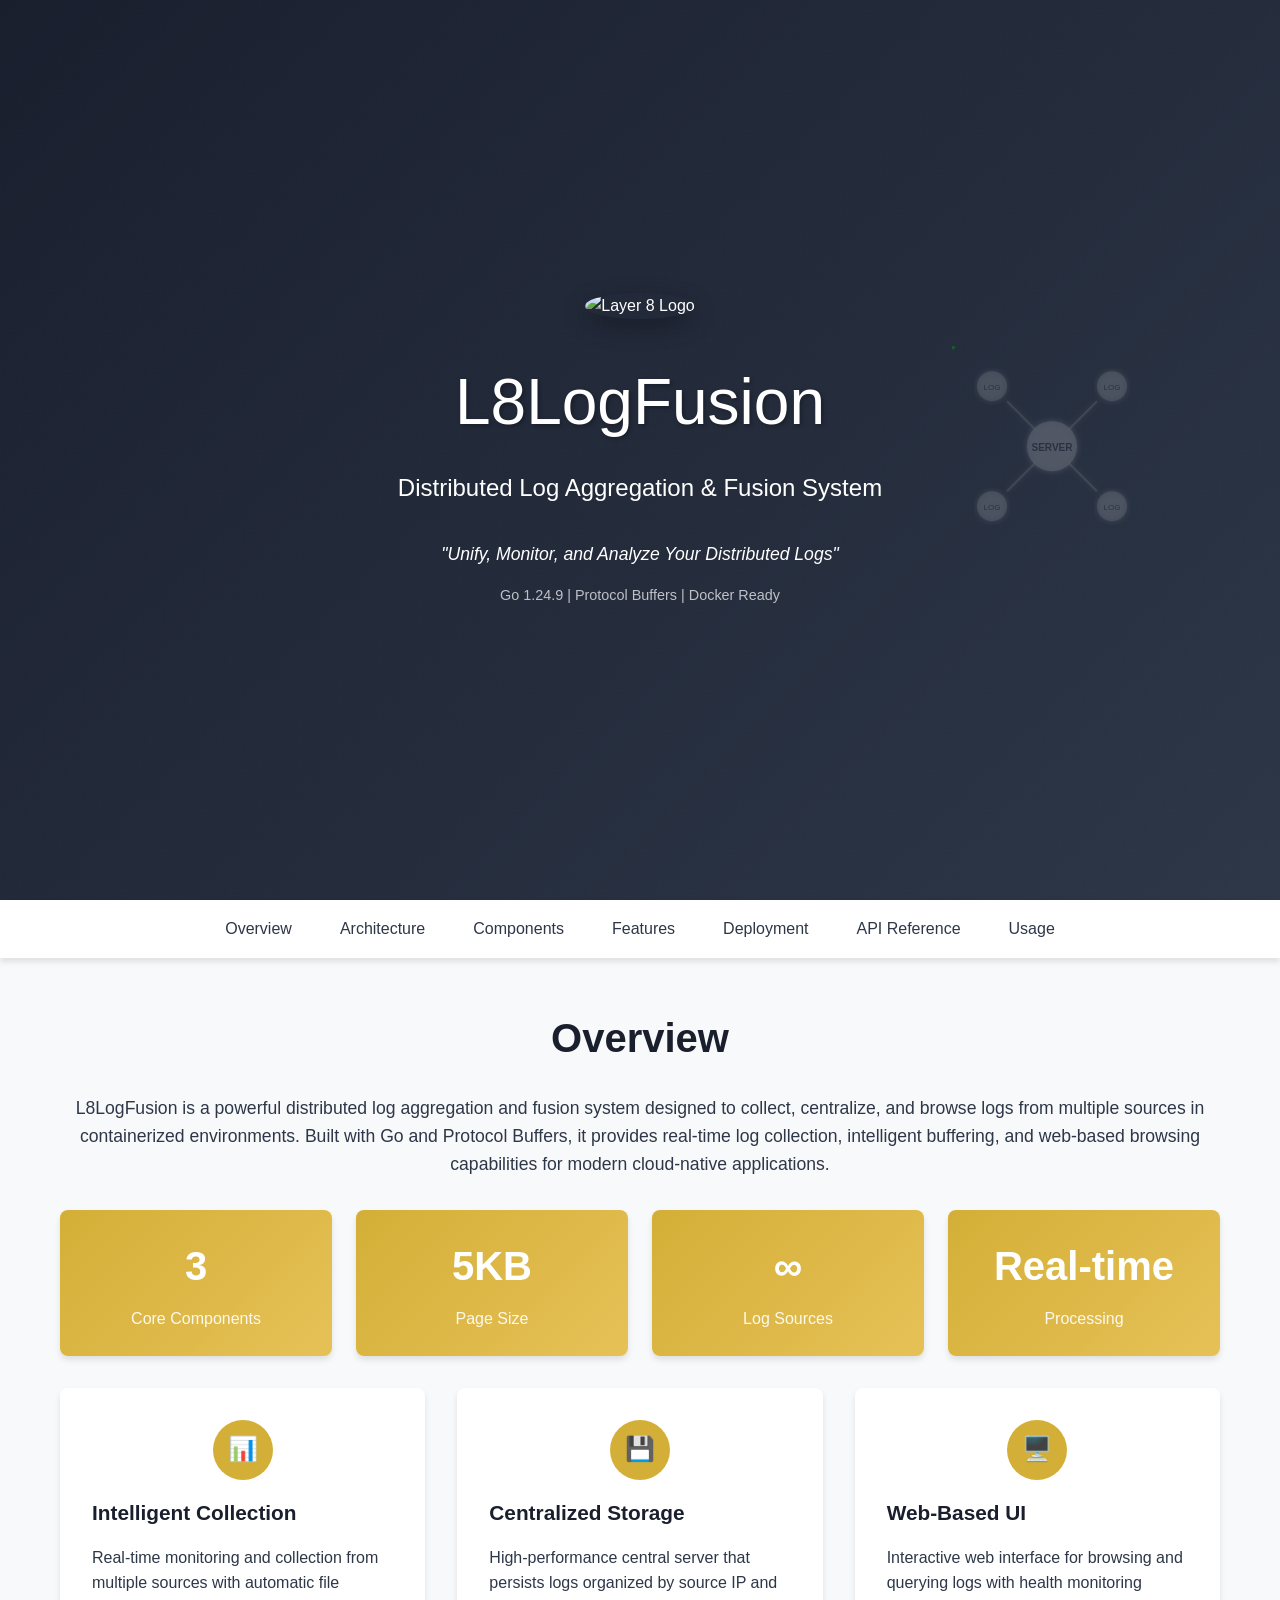
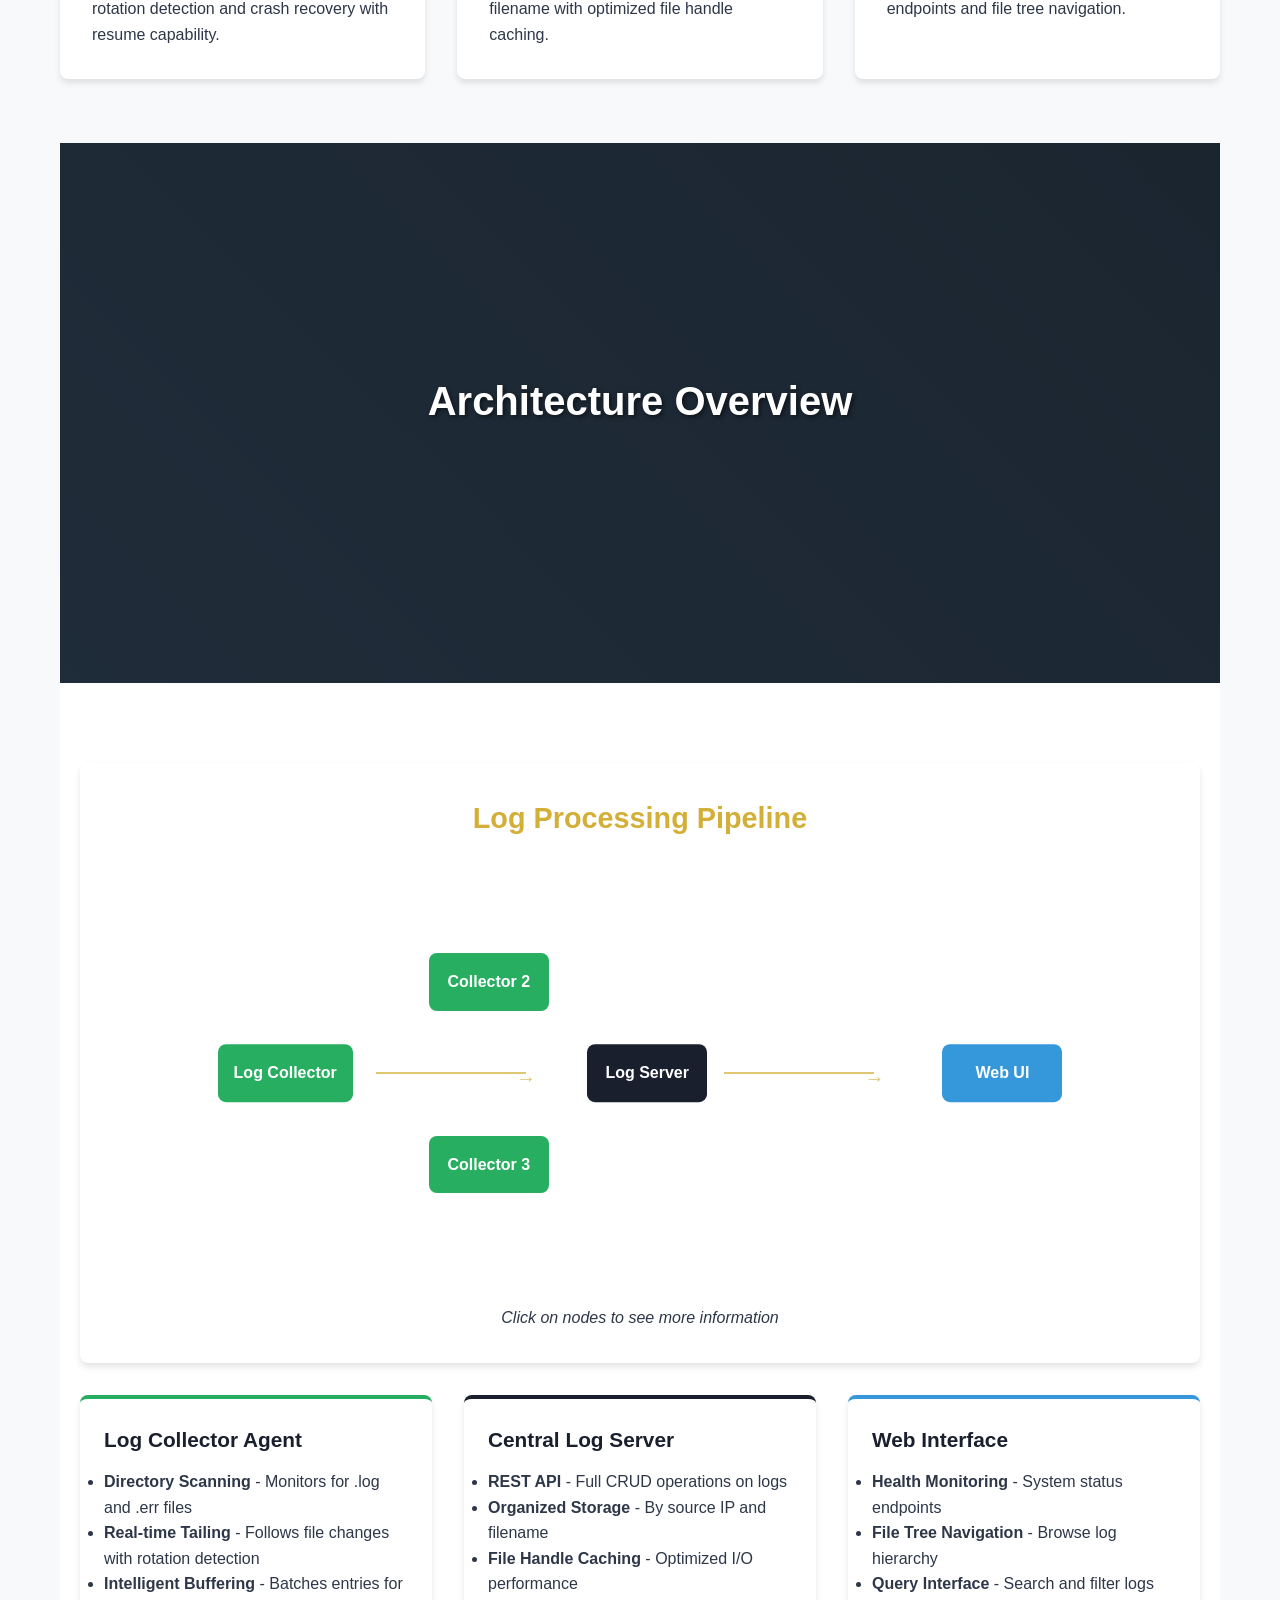
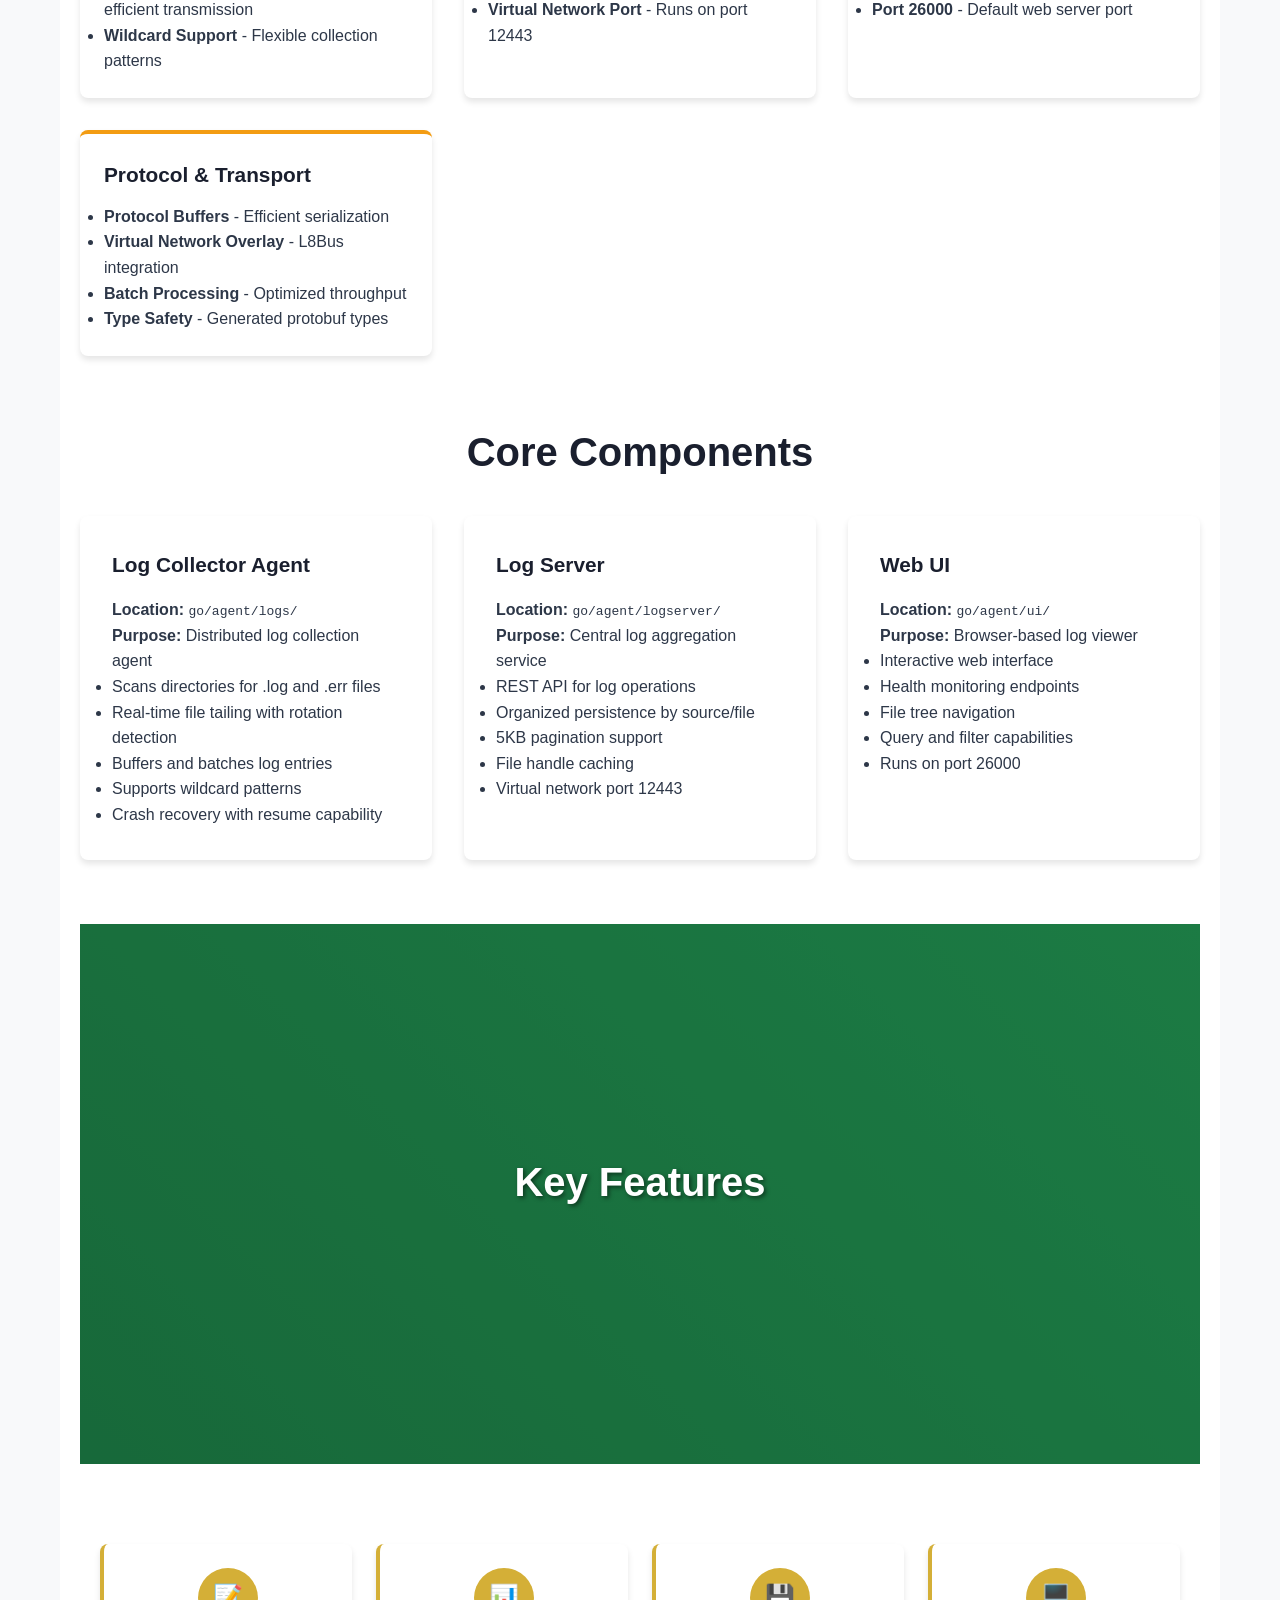
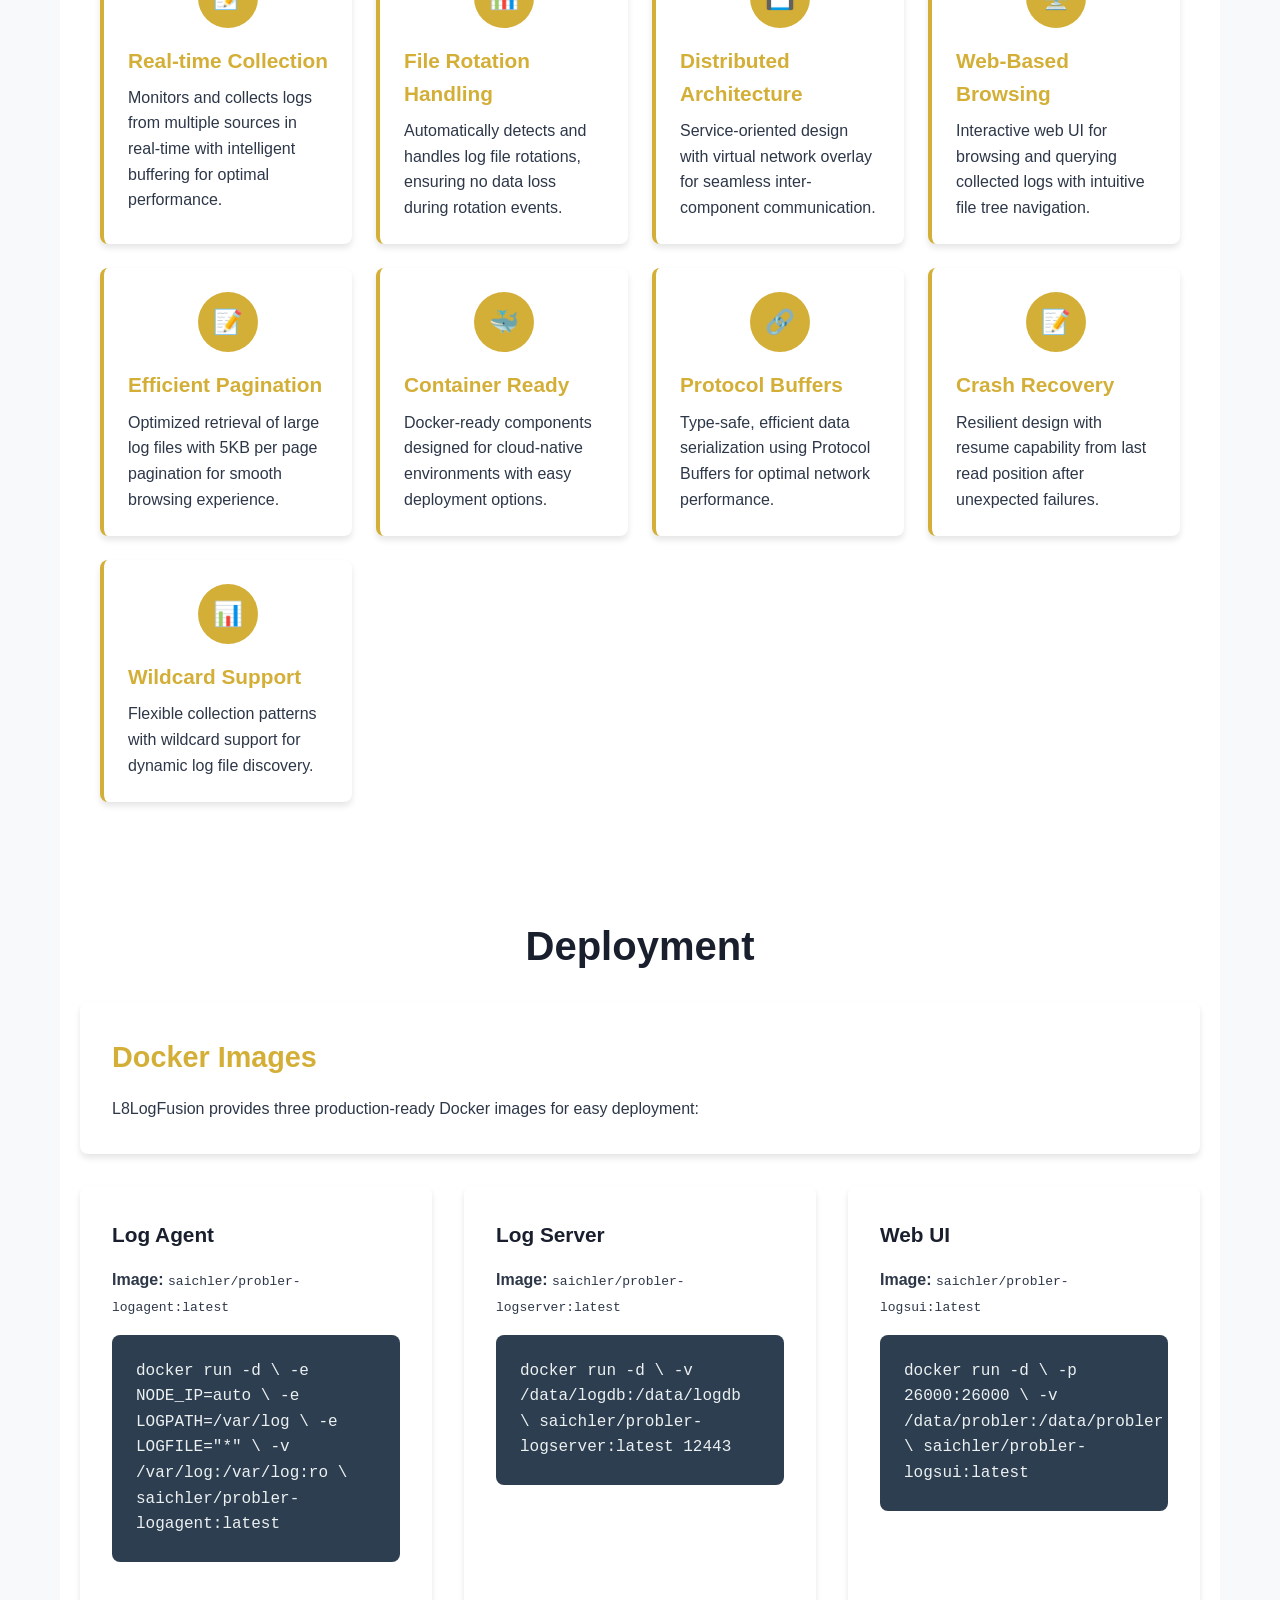
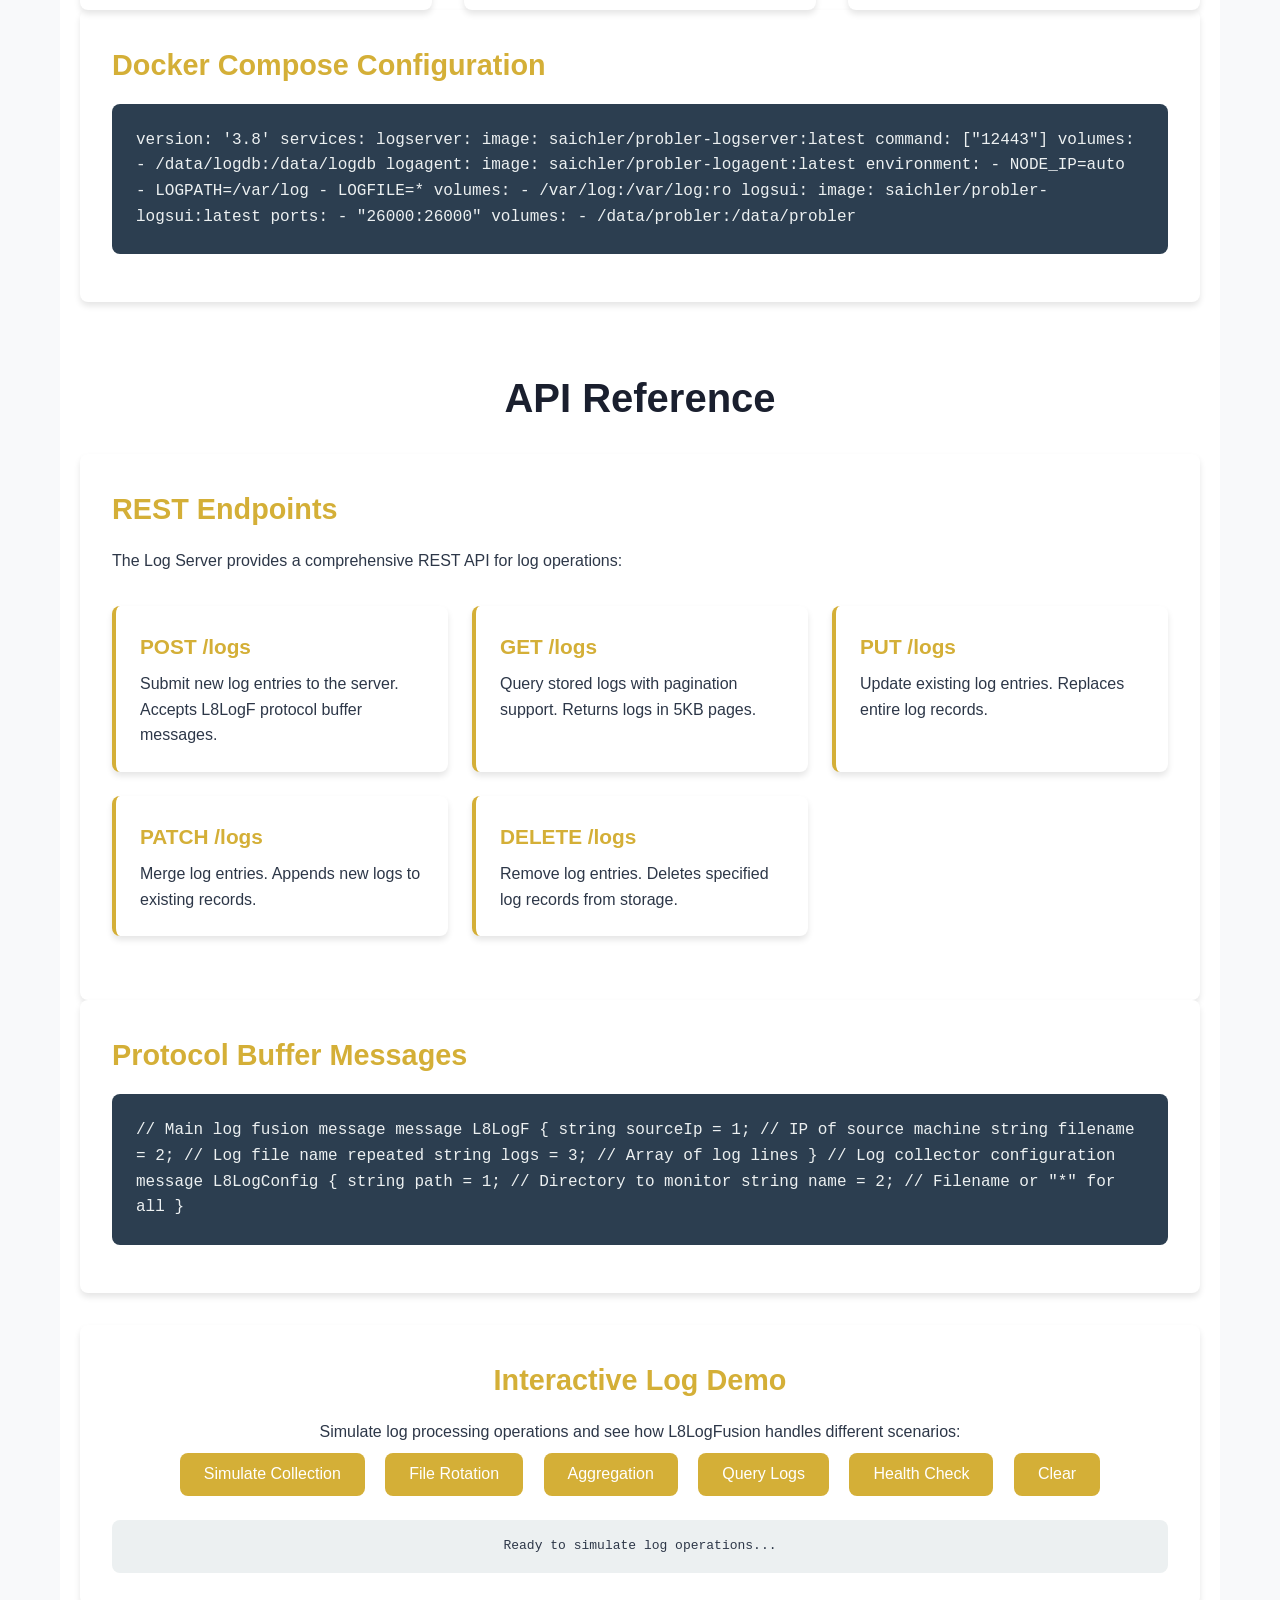
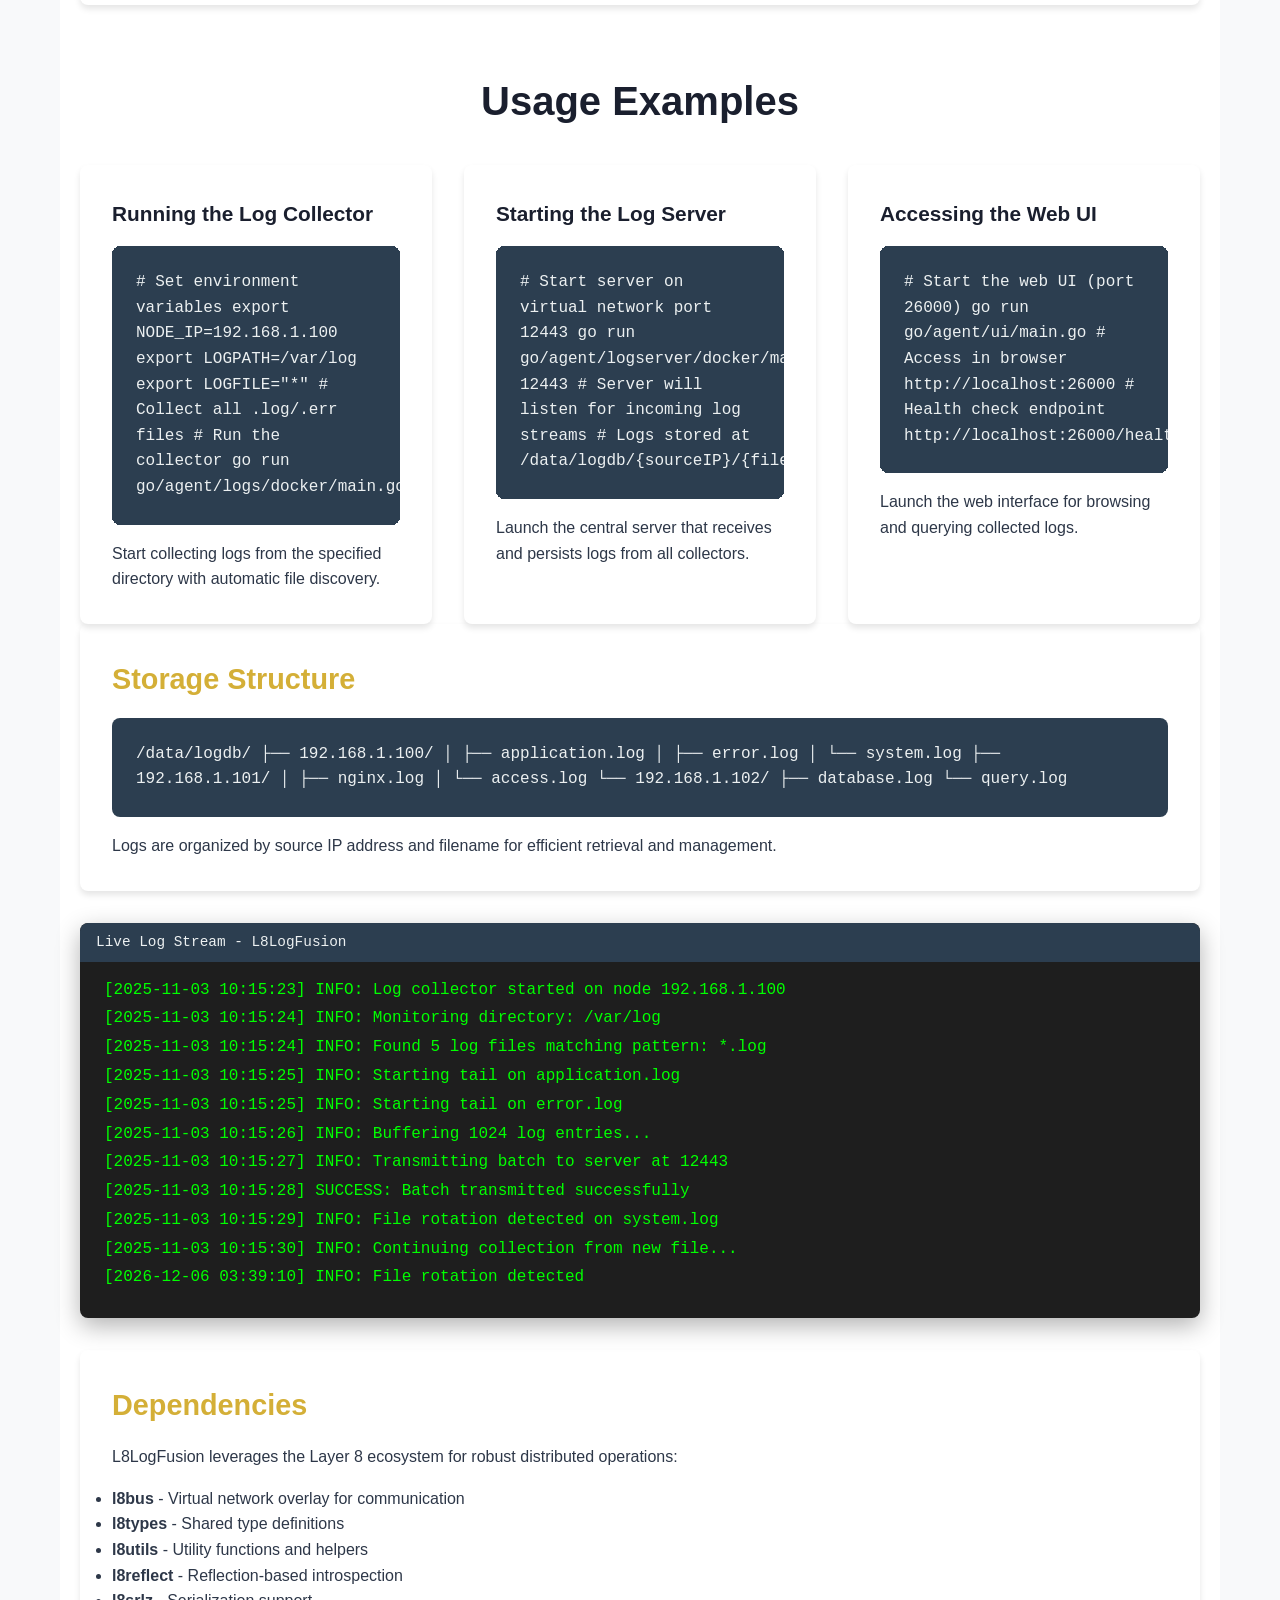
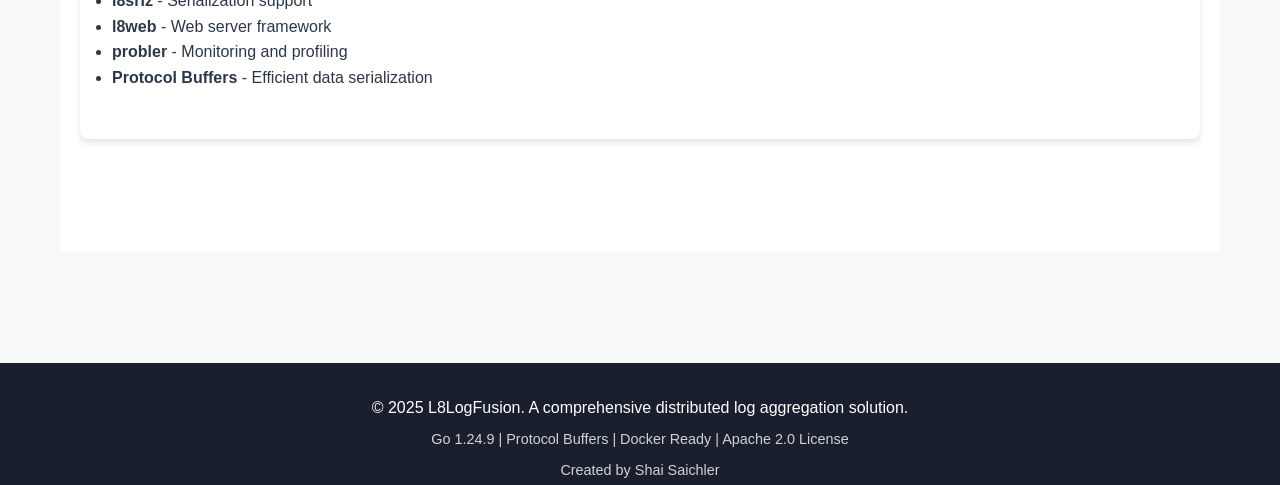
==== web.html @ 3d23996b "update readme" ====
<!DOCTYPE html>
<html lang="en">
<head>
    <meta charset="UTF-8">
    <meta name="viewport" content="width=device-width, initial-scale=1.0">
    <title>L8LogFusion - Distributed Log Aggregation System</title>
    <link rel="icon" type="image/gif" href="Layer8Logo.gif">
    <style>
        :root {
            --primary-color: #1a1f2e;
            --secondary-color: #d4af37;
            --accent-color: #e6c157;
            --background-color: #f8f9fa;
            --text-color: #2d3748;
            --card-bg: #ffffff;
            --shadow: 0 4px 6px rgba(0, 0, 0, 0.1);
            --border-radius: 8px;
            --parallax-bg: linear-gradient(135deg, #1a1f2e 0%, #2d3748 100%);
            --log-color: #27ae60;
            --error-color: #e74c3c;
            --info-color: #3498db;
        }

        * {
            margin: 0;
            padding: 0;
            box-sizing: border-box;
        }

        body {
            font-family: 'Segoe UI', Tahoma, Geneva, Verdana, sans-serif;
            line-height: 1.6;
            color: var(--text-color);
            background-color: var(--background-color);
        }

        .container {
            max-width: 1200px;
            margin: 0 auto;
            padding: 0 20px;
        }

        /* Parallax Header */
        .parallax-header {
            height: 100vh;
            background: var(--parallax-bg);
            background-attachment: fixed;
            background-position: center;
            background-repeat: no-repeat;
            background-size: cover;
            display: flex;
            align-items: center;
            justify-content: center;
            color: white;
            text-align: center;
            position: relative;
            overflow: hidden;
        }

        .parallax-header::before {
            content: '';
            position: absolute;
            top: 0;
            left: 0;
            right: 0;
            bottom: 0;
            background: url('[data-uri]') repeat;
            opacity: 0.1;
        }

        .parallax-content {
            position: relative;
            z-index: 2;
            max-width: 800px;
            padding: 0 2rem;
        }

        .parallax-header h1 {
            font-size: 4rem;
            margin-bottom: 1rem;
            font-weight: 300;
            text-shadow: 2px 2px 4px rgba(0,0,0,0.3);
            animation: fadeInUp 1s ease-out;
        }

        .parallax-header .subtitle {
            font-size: 1.5rem;
            margin-bottom: 2rem;
            opacity: 0.9;
            animation: fadeInUp 1s ease-out 0.3s both;
        }

        .parallax-header .tagline {
            font-size: 1.1rem;
            font-style: italic;
            opacity: 0.8;
            animation: fadeInUp 1s ease-out 0.6s both;
        }

        @keyframes fadeInUp {
            from {
                opacity: 0;
                transform: translateY(30px);
            }
            to {
                opacity: 1;
                transform: translateY(0);
            }
        }

        /* Log Stream Animation */
        .log-stream-illustration {
            position: absolute;
            top: 50%;
            right: 10%;
            transform: translateY(-50%);
            opacity: 0.2;
            animation: float 6s ease-in-out infinite;
        }

        @keyframes float {
            0%, 100% { transform: translateY(-50%) translateX(0); }
            50% { transform: translateY(-50%) translateX(10px); }
        }

        /* Navigation */
        nav {
            background: var(--card-bg);
            box-shadow: var(--shadow);
            position: sticky;
            top: 0;
            z-index: 100;
        }

        nav ul {
            list-style: none;
            display: flex;
            justify-content: center;
            flex-wrap: wrap;
        }

        nav li {
            margin: 0;
        }

        nav a {
            display: block;
            padding: 1rem 1.5rem;
            text-decoration: none;
            color: var(--text-color);
            transition: background-color 0.3s;
        }

        nav a:hover {
            background-color: var(--secondary-color);
            color: white;
        }

        /* Main Content */
        main {
            padding: 3rem 0;
        }

        section {
            margin-bottom: 4rem;
        }

        h2 {
            font-size: 2.5rem;
            margin-bottom: 1.5rem;
            color: var(--primary-color);
            text-align: center;
        }

        h3 {
            font-size: 1.8rem;
            margin-bottom: 1rem;
            color: var(--secondary-color);
        }

        h4 {
            font-size: 1.3rem;
            margin-bottom: 0.8rem;
            color: var(--primary-color);
        }

        /* Cards */
        .card-grid {
            display: grid;
            grid-template-columns: repeat(auto-fit, minmax(300px, 1fr));
            gap: 2rem;
            margin-top: 2rem;
        }

        .card {
            background: var(--card-bg);
            padding: 2rem;
            border-radius: var(--border-radius);
            box-shadow: var(--shadow);
            transition: transform 0.3s, box-shadow 0.3s;
        }

        .card:hover {
            transform: translateY(-5px);
            box-shadow: 0 8px 25px rgba(0, 0, 0, 0.15);
        }

        .card h4 {
            margin-bottom: 1rem;
            display: flex;
            align-items: center;
            gap: 0.5rem;
        }

        /* Log Flow Diagram */
        .log-flow-diagram {
            background: var(--card-bg);
            padding: 2rem;
            border-radius: var(--border-radius);
            box-shadow: var(--shadow);
            margin: 2rem 0;
            text-align: center;
        }

        .flow-container {
            position: relative;
            margin: 2rem 0;
            min-height: 400px;
            display: flex;
            justify-content: center;
            align-items: center;
        }

        .flow-node {
            background: var(--secondary-color);
            color: white;
            padding: 1rem;
            border-radius: var(--border-radius);
            position: absolute;
            min-width: 120px;
            text-align: center;
            font-weight: bold;
            cursor: pointer;
            transition: all 0.3s;
        }

        .flow-node:hover {
            transform: scale(1.1);
            background: var(--accent-color);
        }

        .flow-node.collector {
            background: var(--log-color);
        }

        .flow-node.server {
            background: var(--primary-color);
        }

        .flow-node.ui {
            background: var(--info-color);
        }

        /* Position flow nodes */
        .node-1 { top: 50%; left: 10%; transform: translateY(-50%); }
        .node-2 { top: 50%; left: 45%; transform: translateY(-50%); }
        .node-3 { top: 50%; right: 10%; transform: translateY(-50%); }
        .node-4 { top: 20%; left: 30%; }
        .node-5 { bottom: 20%; left: 30%; }

        /* Connection arrows */
        .flow-arrow {
            position: absolute;
            width: 100px;
            height: 2px;
            background: var(--secondary-color);
            transform-origin: left center;
            opacity: 0.7;
        }

        .flow-arrow::after {
            content: '→';
            position: absolute;
            right: -10px;
            top: -10px;
            font-size: 20px;
            color: var(--secondary-color);
        }

        /* Parallax Sections */
        .parallax-section {
            min-height: 60vh;
            background-attachment: fixed;
            background-position: center;
            background-repeat: no-repeat;
            background-size: cover;
            display: flex;
            align-items: center;
            position: relative;
        }

        .architecture-parallax {
            background: linear-gradient(45deg, #34495e 0%, #2c3e50 100%);
        }

        .features-parallax {
            background: linear-gradient(45deg, #27ae60 0%, #2ecc71 100%);
        }

        .parallax-overlay {
            position: absolute;
            top: 0;
            left: 0;
            right: 0;
            bottom: 0;
            background: rgba(0,0,0,0.4);
        }

        .parallax-section .container {
            position: relative;
            z-index: 2;
        }

        .parallax-section h2 {
            color: white;
            text-shadow: 2px 2px 4px rgba(0,0,0,0.5);
        }

        /* Log Icons */
        .log-icon {
            width: 60px;
            height: 60px;
            margin: 0 auto 1rem;
            background: var(--secondary-color);
            border-radius: 50%;
            display: flex;
            align-items: center;
            justify-content: center;
            position: relative;
            animation: pulse 2s infinite;
        }

        @keyframes pulse {
            0% { box-shadow: 0 0 0 0 rgba(39, 174, 96, 0.7); }
            70% { box-shadow: 0 0 0 10px rgba(39, 174, 96, 0); }
            100% { box-shadow: 0 0 0 0 rgba(39, 174, 96, 0); }
        }

        .log-icon::before {
            content: '📝';
            font-size: 24px;
        }

        .collector-icon::before { content: '📊'; }
        .server-icon::before { content: '💾'; }
        .ui-icon::before { content: '🖥️'; }
        .docker-icon::before { content: '🐳'; }
        .proto-icon::before { content: '🔗'; }

        /* Code blocks */
        .code-block {
            background: #2c3e50;
            color: #ecf0f1;
            padding: 1.5rem;
            border-radius: var(--border-radius);
            font-family: 'Courier New', monospace;
            overflow-x: auto;
            margin: 1rem 0;
        }

        /* Features list */
        .features-list {
            display: grid;
            grid-template-columns: repeat(auto-fit, minmax(250px, 1fr));
            gap: 1.5rem;
            margin: 2rem 0;
        }

        .feature-item {
            background: var(--card-bg);
            padding: 1.5rem;
            border-radius: var(--border-radius);
            box-shadow: var(--shadow);
            border-left: 4px solid var(--secondary-color);
        }

        .feature-item h4 {
            margin-bottom: 0.5rem;
            color: var(--secondary-color);
        }

        /* Architecture overview */
        .architecture-grid {
            display: grid;
            grid-template-columns: repeat(auto-fit, minmax(280px, 1fr));
            gap: 2rem;
            margin: 2rem 0;
        }

        .component-card {
            background: var(--card-bg);
            padding: 1.5rem;
            border-radius: var(--border-radius);
            box-shadow: var(--shadow);
            border-top: 4px solid var(--secondary-color);
        }

        .component-card.collector {
            border-top-color: var(--log-color);
        }

        .component-card.server {
            border-top-color: var(--primary-color);
        }

        .component-card.ui {
            border-top-color: var(--info-color);
        }

        /* Interactive elements */
        .interactive-demo {
            background: var(--card-bg);
            padding: 2rem;
            border-radius: var(--border-radius);
            box-shadow: var(--shadow);
            margin: 2rem 0;
            text-align: center;
        }

        .demo-button {
            background: var(--secondary-color);
            color: white;
            border: none;
            padding: 0.8rem 1.5rem;
            border-radius: var(--border-radius);
            cursor: pointer;
            font-size: 1rem;
            margin: 0.5rem;
            transition: background-color 0.3s;
        }

        .demo-button:hover {
            background: var(--primary-color);
        }

        .status-display {
            margin-top: 1rem;
            padding: 1rem;
            background: #ecf0f1;
            border-radius: var(--border-radius);
            font-family: monospace;
        }

        /* Log Terminal Animation */
        .log-terminal {
            background: #1e1e1e;
            color: #00ff00;
            padding: 1.5rem;
            border-radius: var(--border-radius);
            font-family: 'Courier New', monospace;
            margin: 2rem 0;
            box-shadow: 0 8px 25px rgba(0, 0, 0, 0.3);
            min-height: 300px;
            position: relative;
            overflow: hidden;
        }

        .terminal-header {
            background: #2c3e50;
            margin: -1.5rem -1.5rem 1rem;
            padding: 0.5rem 1rem;
            border-radius: var(--border-radius) var(--border-radius) 0 0;
            color: #ecf0f1;
            font-size: 0.9rem;
        }

        .log-line {
            margin: 0.2rem 0;
            opacity: 0;
            animation: fadeIn 0.5s forwards;
        }

        @keyframes fadeIn {
            to { opacity: 1; }
        }

        /* Stats Counter */
        .stats-grid {
            display: grid;
            grid-template-columns: repeat(auto-fit, minmax(200px, 1fr));
            gap: 1.5rem;
            margin: 2rem 0;
        }

        .stat-card {
            background: linear-gradient(135deg, var(--secondary-color) 0%, var(--accent-color) 100%);
            color: white;
            padding: 1.5rem;
            border-radius: var(--border-radius);
            text-align: center;
            box-shadow: var(--shadow);
        }

        .stat-number {
            font-size: 2.5rem;
            font-weight: bold;
            margin-bottom: 0.5rem;
        }

        .stat-label {
            font-size: 1rem;
            opacity: 0.9;
        }

        /* Footer */
        footer {
            background: var(--primary-color);
            color: white;
            text-align: center;
            padding: 2rem 0;
            margin-top: 4rem;
        }

        /* Responsive design */
        @media (max-width: 768px) {
            .parallax-header h1 {
                font-size: 2.5rem;
            }

            .card-grid {
                grid-template-columns: 1fr;
            }

            nav ul {
                flex-direction: column;
            }

            .flow-node {
                position: relative;
                margin: 1rem;
            }

            .flow-container {
                flex-direction: column;
                min-height: auto;
            }
        }
    </style>
</head>
<body>
    <!-- Full-page parallax header -->
    <div class="parallax-header">
        <div class="parallax-content">
            <img src="Layer8Logo.gif" alt="Layer 8 Logo" style="width: 75px; height: 75px; margin-bottom: 2rem; border-radius: 50%; box-shadow: 0 8px 25px rgba(0,0,0,0.3);">
            <h1>L8LogFusion</h1>
            <div class="subtitle">Distributed Log Aggregation & Fusion System</div>
            <div class="tagline">"Unify, Monitor, and Analyze Your Distributed Logs"</div>
            <div style="margin-top: 1rem; font-size: 0.9rem; opacity: 0.7;">Go 1.24.9 | Protocol Buffers | Docker Ready</div>
        </div>

        <!-- Log Stream Animation -->
        <div class="log-stream-illustration">
            <svg width="200" height="200" viewBox="0 0 200 200" xmlns="http://www.w3.org/2000/svg">
                <defs>
                    <filter id="glow">
                        <feGaussianBlur stdDeviation="3" result="coloredBlur"/>
                        <feMerge>
                            <feMergeNode in="coloredBlur"/>
                            <feMergeNode in="SourceGraphic"/>
                        </feMerge>
                    </filter>
                </defs>

                <!-- Central Server -->
                <circle cx="100" cy="100" r="25" fill="rgba(255,255,255,0.8)" filter="url(#glow)"/>
                <text x="100" y="105" text-anchor="middle" fill="#2c3e50" font-size="10" font-weight="bold">SERVER</text>

                <!-- Log Sources -->
                <circle cx="40" cy="40" r="15" fill="rgba(255,255,255,0.6)" filter="url(#glow)"/>
                <text x="40" y="44" text-anchor="middle" fill="#2c3e50" font-size="8">LOG</text>

                <circle cx="160" cy="40" r="15" fill="rgba(255,255,255,0.6)" filter="url(#glow)"/>
                <text x="160" y="44" text-anchor="middle" fill="#2c3e50" font-size="8">LOG</text>

                <circle cx="40" cy="160" r="15" fill="rgba(255,255,255,0.6)" filter="url(#glow)"/>
                <text x="40" y="164" text-anchor="middle" fill="#2c3e50" font-size="8">LOG</text>

                <circle cx="160" cy="160" r="15" fill="rgba(255,255,255,0.6)" filter="url(#glow)"/>
                <text x="160" y="164" text-anchor="middle" fill="#2c3e50" font-size="8">LOG</text>

                <!-- Data flow lines -->
                <line x1="55" y1="55" x2="85" y2="85" stroke="rgba(255,255,255,0.5)" stroke-width="2" filter="url(#glow)"/>
                <line x1="145" y1="55" x2="115" y2="85" stroke="rgba(255,255,255,0.5)" stroke-width="2" filter="url(#glow)"/>
                <line x1="55" y1="145" x2="85" y2="115" stroke="rgba(255,255,255,0.5)" stroke-width="2" filter="url(#glow)"/>
                <line x1="145" y1="145" x2="115" y2="115" stroke="rgba(255,255,255,0.5)" stroke-width="2" filter="url(#glow)"/>

                <!-- Log data animation -->
                <circle r="3" fill="#00ff00">
                    <animateMotion dur="2s" repeatCount="indefinite">
                        <path d="M40,40 L100,100"/>
                    </animateMotion>
                </circle>
                <circle r="3" fill="#00ff00">
                    <animateMotion dur="2s" begin="0.5s" repeatCount="indefinite">
                        <path d="M160,40 L100,100"/>
                    </animateMotion>
                </circle>
                <circle r="3" fill="#00ff00">
                    <animateMotion dur="2s" begin="1s" repeatCount="indefinite">
                        <path d="M40,160 L100,100"/>
                    </animateMotion>
                </circle>
                <circle r="3" fill="#00ff00">
                    <animateMotion dur="2s" begin="1.5s" repeatCount="indefinite">
                        <path d="M160,160 L100,100"/>
                    </animateMotion>
                </circle>
            </svg>
        </div>
    </div>

    <nav>
        <div class="container">
            <ul>
                <li><a href="#overview">Overview</a></li>
                <li><a href="#architecture">Architecture</a></li>
                <li><a href="#components">Components</a></li>
                <li><a href="#features">Features</a></li>
                <li><a href="#deployment">Deployment</a></li>
                <li><a href="#api">API Reference</a></li>
                <li><a href="#usage">Usage</a></li>
            </ul>
        </div>
    </nav>

    <main>
        <div class="container">
            <section id="overview">
                <h2>Overview</h2>
                <p style="font-size: 1.1rem; text-align: center; margin-bottom: 2rem;">
                    L8LogFusion is a powerful distributed log aggregation and fusion system designed to collect, centralize,
                    and browse logs from multiple sources in containerized environments. Built with Go and Protocol Buffers,
                    it provides real-time log collection, intelligent buffering, and web-based browsing capabilities for
                    modern cloud-native applications.
                </p>

                <!-- Key Stats Banner -->
                <div class="stats-grid">
                    <div class="stat-card">
                        <div class="stat-number">3</div>
                        <div class="stat-label">Core Components</div>
                    </div>
                    <div class="stat-card">
                        <div class="stat-number">5KB</div>
                        <div class="stat-label">Page Size</div>
                    </div>
                    <div class="stat-card">
                        <div class="stat-number">∞</div>
                        <div class="stat-label">Log Sources</div>
                    </div>
                    <div class="stat-card">
                        <div class="stat-number">Real-time</div>
                        <div class="stat-label">Processing</div>
                    </div>
                </div>

                <div class="card-grid">
                    <div class="card">
                        <div class="log-icon collector-icon"></div>
                        <h4>Intelligent Collection</h4>
                        <p>Real-time monitoring and collection from multiple sources with automatic file rotation detection and crash recovery with resume capability.</p>
                    </div>
                    <div class="card">
                        <div class="log-icon server-icon"></div>
                        <h4>Centralized Storage</h4>
                        <p>High-performance central server that persists logs organized by source IP and filename with optimized file handle caching.</p>
                    </div>
                    <div class="card">
                        <div class="log-icon ui-icon"></div>
                        <h4>Web-Based UI</h4>
                        <p>Interactive web interface for browsing and querying logs with health monitoring endpoints and file tree navigation.</p>
                    </div>
                </div>
            </section>

        <!-- Parallax Architecture Section -->
        <div class="parallax-section architecture-parallax">
            <div class="parallax-overlay"></div>
            <div class="container">
                <h2>Architecture Overview</h2>
            </div>
        </div>

        <div style="background: white; padding: 3rem 0;">
        <div class="container">
            <section id="architecture">

                <div class="log-flow-diagram">
                    <h3>Log Processing Pipeline</h3>
                    <div class="flow-container">
                        <div class="flow-node collector node-1" data-info="Log Collector Agent - Scans and tails log files">Log Collector</div>
                        <div class="flow-arrow" style="left: 25%; top: 50%; width: 150px; transform: translateY(-50%);"></div>
                        <div class="flow-node server node-2" data-info="Central Log Server - Receives and persists logs">Log Server</div>
                        <div class="flow-arrow" style="left: 58%; top: 50%; width: 150px; transform: translateY(-50%);"></div>
                        <div class="flow-node ui node-3" data-info="Web UI - Browse and query logs">Web UI</div>
                        <div class="flow-node collector node-4" data-info="Additional collectors for distributed sources">Collector 2</div>
                        <div class="flow-node collector node-5" data-info="Additional collectors for distributed sources">Collector 3</div>
                    </div>
                    <p><em>Click on nodes to see more information</em></p>
                </div>

                <div class="architecture-grid">
                    <div class="component-card collector">
                        <h4>Log Collector Agent</h4>
                        <ul>
                            <li><strong>Directory Scanning</strong> - Monitors for .log and .err files</li>
                            <li><strong>Real-time Tailing</strong> - Follows file changes with rotation detection</li>
                            <li><strong>Intelligent Buffering</strong> - Batches entries for efficient transmission</li>
                            <li><strong>Wildcard Support</strong> - Flexible collection patterns</li>
                        </ul>
                    </div>
                    <div class="component-card server">
                        <h4>Central Log Server</h4>
                        <ul>
                            <li><strong>REST API</strong> - Full CRUD operations on logs</li>
                            <li><strong>Organized Storage</strong> - By source IP and filename</li>
                            <li><strong>File Handle Caching</strong> - Optimized I/O performance</li>
                            <li><strong>Virtual Network Port</strong> - Runs on port 12443</li>
                        </ul>
                    </div>
                    <div class="component-card ui">
                        <h4>Web Interface</h4>
                        <ul>
                            <li><strong>Health Monitoring</strong> - System status endpoints</li>
                            <li><strong>File Tree Navigation</strong> - Browse log hierarchy</li>
                            <li><strong>Query Interface</strong> - Search and filter logs</li>
                            <li><strong>Port 26000</strong> - Default web server port</li>
                        </ul>
                    </div>
                    <div class="component-card" style="border-top-color: #f39c12;">
                        <h4>Protocol & Transport</h4>
                        <ul>
                            <li><strong>Protocol Buffers</strong> - Efficient serialization</li>
                            <li><strong>Virtual Network Overlay</strong> - L8Bus integration</li>
                            <li><strong>Batch Processing</strong> - Optimized throughput</li>
                            <li><strong>Type Safety</strong> - Generated protobuf types</li>
                        </ul>
                    </div>
                </div>
            </section>

            <section id="components">
                <h2>Core Components</h2>

                <div class="card-grid">
                    <div class="card">
                        <h4>Log Collector Agent</h4>
                        <p><strong>Location:</strong> <code>go/agent/logs/</code></p>
                        <p><strong>Purpose:</strong> Distributed log collection agent</p>
                        <ul>
                            <li>Scans directories for .log and .err files</li>
                            <li>Real-time file tailing with rotation detection</li>
                            <li>Buffers and batches log entries</li>
                            <li>Supports wildcard patterns</li>
                            <li>Crash recovery with resume capability</li>
                        </ul>
                    </div>

                    <div class="card">
                        <h4>Log Server</h4>
                        <p><strong>Location:</strong> <code>go/agent/logserver/</code></p>
                        <p><strong>Purpose:</strong> Central log aggregation service</p>
                        <ul>
                            <li>REST API for log operations</li>
                            <li>Organized persistence by source/file</li>
                            <li>5KB pagination support</li>
                            <li>File handle caching</li>
                            <li>Virtual network port 12443</li>
                        </ul>
                    </div>

                    <div class="card">
                        <h4>Web UI</h4>
                        <p><strong>Location:</strong> <code>go/agent/ui/</code></p>
                        <p><strong>Purpose:</strong> Browser-based log viewer</p>
                        <ul>
                            <li>Interactive web interface</li>
                            <li>Health monitoring endpoints</li>
                            <li>File tree navigation</li>
                            <li>Query and filter capabilities</li>
                            <li>Runs on port 26000</li>
                        </ul>
                    </div>
                </div>
            </section>

        <!-- Parallax Features Section -->
        <div class="parallax-section features-parallax">
            <div class="parallax-overlay"></div>
            <div class="container">
                <h2>Key Features</h2>
            </div>
        </div>

        <div style="background: white; padding: 3rem 0;">
        <div class="container">
            <section id="features">

                <div class="features-list">
                    <div class="feature-item">
                        <div class="log-icon"></div>
                        <h4>Real-time Collection</h4>
                        <p>Monitors and collects logs from multiple sources in real-time with intelligent buffering for optimal performance.</p>
                    </div>

                    <div class="feature-item">
                        <div class="log-icon collector-icon"></div>
                        <h4>File Rotation Handling</h4>
                        <p>Automatically detects and handles log file rotations, ensuring no data loss during rotation events.</p>
                    </div>

                    <div class="feature-item">
                        <div class="log-icon server-icon"></div>
                        <h4>Distributed Architecture</h4>
                        <p>Service-oriented design with virtual network overlay for seamless inter-component communication.</p>
                    </div>

                    <div class="feature-item">
                        <div class="log-icon ui-icon"></div>
                        <h4>Web-Based Browsing</h4>
                        <p>Interactive web UI for browsing and querying collected logs with intuitive file tree navigation.</p>
                    </div>

                    <div class="feature-item">
                        <div class="log-icon"></div>
                        <h4>Efficient Pagination</h4>
                        <p>Optimized retrieval of large log files with 5KB per page pagination for smooth browsing experience.</p>
                    </div>

                    <div class="feature-item">
                        <div class="log-icon docker-icon"></div>
                        <h4>Container Ready</h4>
                        <p>Docker-ready components designed for cloud-native environments with easy deployment options.</p>
                    </div>

                    <div class="feature-item">
                        <div class="log-icon proto-icon"></div>
                        <h4>Protocol Buffers</h4>
                        <p>Type-safe, efficient data serialization using Protocol Buffers for optimal network performance.</p>
                    </div>

                    <div class="feature-item">
                        <div class="log-icon"></div>
                        <h4>Crash Recovery</h4>
                        <p>Resilient design with resume capability from last read position after unexpected failures.</p>
                    </div>

                    <div class="feature-item">
                        <div class="log-icon collector-icon"></div>
                        <h4>Wildcard Support</h4>
                        <p>Flexible collection patterns with wildcard support for dynamic log file discovery.</p>
                    </div>
                </div>
            </section>
        </div>
        </div>

            <section id="deployment">
                <h2>Deployment</h2>

                <div class="card">
                    <h3>Docker Images</h3>
                    <p>L8LogFusion provides three production-ready Docker images for easy deployment:</p>
                </div>

                <div class="card-grid">
                    <div class="card">
                        <h4>Log Agent</h4>
                        <p><strong>Image:</strong> <code>saichler/probler-logagent:latest</code></p>
                        <div class="code-block">
docker run -d \
  -e NODE_IP=auto \
  -e LOGPATH=/var/log \
  -e LOGFILE="*" \
  -v /var/log:/var/log:ro \
  saichler/probler-logagent:latest
                        </div>
                    </div>

                    <div class="card">
                        <h4>Log Server</h4>
                        <p><strong>Image:</strong> <code>saichler/probler-logserver:latest</code></p>
                        <div class="code-block">
docker run -d \
  -v /data/logdb:/data/logdb \
  saichler/probler-logserver:latest 12443
                        </div>
                    </div>

                    <div class="card">
                        <h4>Web UI</h4>
                        <p><strong>Image:</strong> <code>saichler/probler-logsui:latest</code></p>
                        <div class="code-block">
docker run -d \
  -p 26000:26000 \
  -v /data/probler:/data/probler \
  saichler/probler-logsui:latest
                        </div>
                    </div>
                </div>

                <div class="card">
                    <h3>Docker Compose Configuration</h3>
                    <div class="code-block">
version: '3.8'
services:
  logserver:
    image: saichler/probler-logserver:latest
    command: ["12443"]
    volumes:
      - /data/logdb:/data/logdb

  logagent:
    image: saichler/probler-logagent:latest
    environment:
      - NODE_IP=auto
      - LOGPATH=/var/log
      - LOGFILE=*
    volumes:
      - /var/log:/var/log:ro

  logsui:
    image: saichler/probler-logsui:latest
    ports:
      - "26000:26000"
    volumes:
      - /data/probler:/data/probler
                    </div>
                </div>
            </section>

            <section id="api">
                <h2>API Reference</h2>

                <div class="card">
                    <h3>REST Endpoints</h3>
                    <p>The Log Server provides a comprehensive REST API for log operations:</p>

                    <div class="features-list">
                        <div class="feature-item">
                            <h4>POST /logs</h4>
                            <p>Submit new log entries to the server. Accepts L8LogF protocol buffer messages.</p>
                        </div>

                        <div class="feature-item">
                            <h4>GET /logs</h4>
                            <p>Query stored logs with pagination support. Returns logs in 5KB pages.</p>
                        </div>

                        <div class="feature-item">
                            <h4>PUT /logs</h4>
                            <p>Update existing log entries. Replaces entire log records.</p>
                        </div>

                        <div class="feature-item">
                            <h4>PATCH /logs</h4>
                            <p>Merge log entries. Appends new logs to existing records.</p>
                        </div>

                        <div class="feature-item">
                            <h4>DELETE /logs</h4>
                            <p>Remove log entries. Deletes specified log records from storage.</p>
                        </div>
                    </div>
                </div>

                <div class="card">
                    <h3>Protocol Buffer Messages</h3>
                    <div class="code-block">
// Main log fusion message
message L8LogF {
    string sourceIp = 1;        // IP of source machine
    string filename = 2;        // Log file name
    repeated string logs = 3;   // Array of log lines
}

// Log collector configuration
message L8LogConfig {
    string path = 1;           // Directory to monitor
    string name = 2;           // Filename or "*" for all
}
                    </div>
                </div>

                <div class="interactive-demo">
                    <h3>Interactive Log Demo</h3>
                    <p>Simulate log processing operations and see how L8LogFusion handles different scenarios:</p>

                    <button class="demo-button" onclick="simulateCollection()">Simulate Collection</button>
                    <button class="demo-button" onclick="simulateRotation()">File Rotation</button>
                    <button class="demo-button" onclick="simulateAggregation()">Aggregation</button>
                    <button class="demo-button" onclick="simulateQuery()">Query Logs</button>
                    <button class="demo-button" onclick="simulateHealth()">Health Check</button>
                    <button class="demo-button" onclick="clearDemo()">Clear</button>

                    <div class="status-display" id="demo-status">
                        Ready to simulate log operations...
                    </div>
                </div>
            </section>

            <section id="usage">
                <h2>Usage Examples</h2>

                <div class="card-grid">
                    <div class="card">
                        <h4>Running the Log Collector</h4>
                        <div class="code-block">
# Set environment variables
export NODE_IP=192.168.1.100
export LOGPATH=/var/log
export LOGFILE="*"  # Collect all .log/.err files

# Run the collector
go run go/agent/logs/docker/main.go
                        </div>
                        <p>Start collecting logs from the specified directory with automatic file discovery.</p>
                    </div>

                    <div class="card">
                        <h4>Starting the Log Server</h4>
                        <div class="code-block">
# Start server on virtual network port 12443
go run go/agent/logserver/docker/main.go 12443

# Server will listen for incoming log streams
# Logs stored at /data/logdb/{sourceIP}/{filename}
                        </div>
                        <p>Launch the central server that receives and persists logs from all collectors.</p>
                    </div>

                    <div class="card">
                        <h4>Accessing the Web UI</h4>
                        <div class="code-block">
# Start the web UI (port 26000)
go run go/agent/ui/main.go

# Access in browser
http://localhost:26000

# Health check endpoint
http://localhost:26000/health
                        </div>
                        <p>Launch the web interface for browsing and querying collected logs.</p>
                    </div>
                </div>

                <div class="card">
                    <h3>Storage Structure</h3>
                    <div class="code-block">
/data/logdb/
├── 192.168.1.100/
│   ├── application.log
│   ├── error.log
│   └── system.log
├── 192.168.1.101/
│   ├── nginx.log
│   └── access.log
└── 192.168.1.102/
    ├── database.log
    └── query.log
                    </div>
                    <p>Logs are organized by source IP address and filename for efficient retrieval and management.</p>
                </div>

                <div class="log-terminal">
                    <div class="terminal-header">Live Log Stream - L8LogFusion</div>
                    <div id="log-stream">
                        <div class="log-line" style="animation-delay: 0.1s">[2025-11-03 10:15:23] INFO: Log collector started on node 192.168.1.100</div>
                        <div class="log-line" style="animation-delay: 0.3s">[2025-11-03 10:15:24] INFO: Monitoring directory: /var/log</div>
                        <div class="log-line" style="animation-delay: 0.5s">[2025-11-03 10:15:24] INFO: Found 5 log files matching pattern: *.log</div>
                        <div class="log-line" style="animation-delay: 0.7s">[2025-11-03 10:15:25] INFO: Starting tail on application.log</div>
                        <div class="log-line" style="animation-delay: 0.9s">[2025-11-03 10:15:25] INFO: Starting tail on error.log</div>
                        <div class="log-line" style="animation-delay: 1.1s">[2025-11-03 10:15:26] INFO: Buffering 1024 log entries...</div>
                        <div class="log-line" style="animation-delay: 1.3s">[2025-11-03 10:15:27] INFO: Transmitting batch to server at 12443</div>
                        <div class="log-line" style="animation-delay: 1.5s">[2025-11-03 10:15:28] SUCCESS: Batch transmitted successfully</div>
                        <div class="log-line" style="animation-delay: 1.7s">[2025-11-03 10:15:29] INFO: File rotation detected on system.log</div>
                        <div class="log-line" style="animation-delay: 1.9s">[2025-11-03 10:15:30] INFO: Continuing collection from new file...</div>
                    </div>
                </div>

                <div class="card">
                    <h3>Dependencies</h3>
                    <p>L8LogFusion leverages the Layer 8 ecosystem for robust distributed operations:</p>
                    <ul style="margin: 1rem 0;">
                        <li><strong>l8bus</strong> - Virtual network overlay for communication</li>
                        <li><strong>l8types</strong> - Shared type definitions</li>
                        <li><strong>l8utils</strong> - Utility functions and helpers</li>
                        <li><strong>l8reflect</strong> - Reflection-based introspection</li>
                        <li><strong>l8srlz</strong> - Serialization support</li>
                        <li><strong>l8web</strong> - Web server framework</li>
                        <li><strong>probler</strong> - Monitoring and profiling</li>
                        <li><strong>Protocol Buffers</strong> - Efficient data serialization</li>
                    </ul>
                </div>
            </section>
        </div>
    </main>

    <footer>
        <div class="container">
            <p>&copy; 2025 L8LogFusion. A comprehensive distributed log aggregation solution.</p>
            <p style="font-size: 0.9rem; opacity: 0.8; margin-top: 0.5rem;">Go 1.24.9 | Protocol Buffers | Docker Ready | Apache 2.0 License</p>
            <p style="font-size: 0.9rem; opacity: 0.8; margin-top: 0.5rem;">Created by Shai Saichler</p>
        </div>
    </footer>

    <script>
        // Interactive log demo functions
        function simulateCollection() {
            const status = document.getElementById('demo-status');
            status.innerHTML = `
<strong>Log Collection Simulation:</strong><br>
1. Scanning directory /var/log for .log and .err files...<br>
2. Found 8 matching files: [app.log, error.log, system.log, access.log, debug.log, auth.log, kernel.log, boot.log]<br>
3. Starting tail processes on all files...<br>
4. Buffering incoming log entries (batch size: 1024)...<br>
5. ✓ Collection active on 8 files, 2,456 entries buffered
            `;
        }

        function simulateRotation() {
            const status = document.getElementById('demo-status');
            status.innerHTML = `
<strong>File Rotation Simulation:</strong><br>
1. File rotation detected: application.log renamed to application.log.1<br>
2. New file created: application.log (empty)<br>
3. Closing handle to old file, preserving read position...<br>
4. Opening new file for tailing...<br>
5. ✓ Rotation handled seamlessly, no data loss
            `;
        }

        function simulateAggregation() {
            const status = document.getElementById('demo-status');
            status.innerHTML = `
<strong>Log Aggregation Simulation:</strong><br>
1. Receiving logs from 5 collector agents...<br>
2. Source IPs: [192.168.1.100, 192.168.1.101, 192.168.1.102, 192.168.1.103, 192.168.1.104]<br>
3. Total log entries received: 12,847 in last minute<br>
4. Writing to persistent storage at /data/logdb...<br>
5. ✓ All logs aggregated and persisted successfully
            `;
        }

        function simulateQuery() {
            const status = document.getElementById('demo-status');
            status.innerHTML = `
<strong>Query Logs Simulation:</strong><br>
1. Query received: GET /logs?source=192.168.1.100&file=application.log&page=1<br>
2. Opening file handle from cache...<br>
3. Reading 5KB page (lines 1-127)...<br>
4. Formatting response with pagination metadata...<br>
5. ✓ Returned 127 log entries in 12ms
            `;
        }

        function simulateHealth() {
            const status = document.getElementById('demo-status');
            status.innerHTML = `
<strong>Health Check Status:</strong><br>
1. Collectors Active: 5/5 (100%)<br>
2. Server Status: HEALTHY (uptime: 48h 23m)<br>
3. Storage Usage: 2.3GB / 100GB (2.3%)<br>
4. Current Throughput: 1,250 logs/sec<br>
5. ✓ All systems operational
            `;
        }

        function clearDemo() {
            const status = document.getElementById('demo-status');
            status.innerHTML = 'Ready to simulate log operations...';
        }

        // Add click handlers for flow nodes
        document.addEventListener('DOMContentLoaded', function() {
            const nodes = document.querySelectorAll('.flow-node');
            nodes.forEach(node => {
                node.addEventListener('click', function() {
                    const info = this.getAttribute('data-info');
                    if (info) {
                        alert(info);
                    }
                });
            });

            // Add more log lines dynamically
            setInterval(() => {
                const logStream = document.getElementById('log-stream');
                if (logStream && logStream.children.length < 20) {
                    const timestamp = new Date().toISOString().replace('T', ' ').slice(0, 19);
                    const messages = [
                        'INFO: Processing log batch...',
                        'INFO: New connection from collector',
                        'INFO: File rotation detected',
                        'SUCCESS: Batch persisted to disk',
                        'INFO: Query executed successfully'
                    ];
                    const message = messages[Math.floor(Math.random() * messages.length)];
                    const newLine = document.createElement('div');
                    newLine.className = 'log-line';
                    newLine.style.animationDelay = '0s';
                    newLine.textContent = `[${timestamp}] ${message}`;
                    logStream.appendChild(newLine);

                    // Remove old lines
                    if (logStream.children.length > 15) {
                        logStream.removeChild(logStream.children[0]);
                    }
                }
            }, 3000);
        });

        // Smooth scrolling for navigation links
        document.querySelectorAll('nav a').forEach(anchor => {
            anchor.addEventListener('click', function (e) {
                e.preventDefault();
                const target = document.querySelector(this.getAttribute('href'));
                if (target) {
                    target.scrollIntoView({
                        behavior: 'smooth',
                        block: 'start'
                    });
                }
            });
        });
    </script>
</body>
</html>
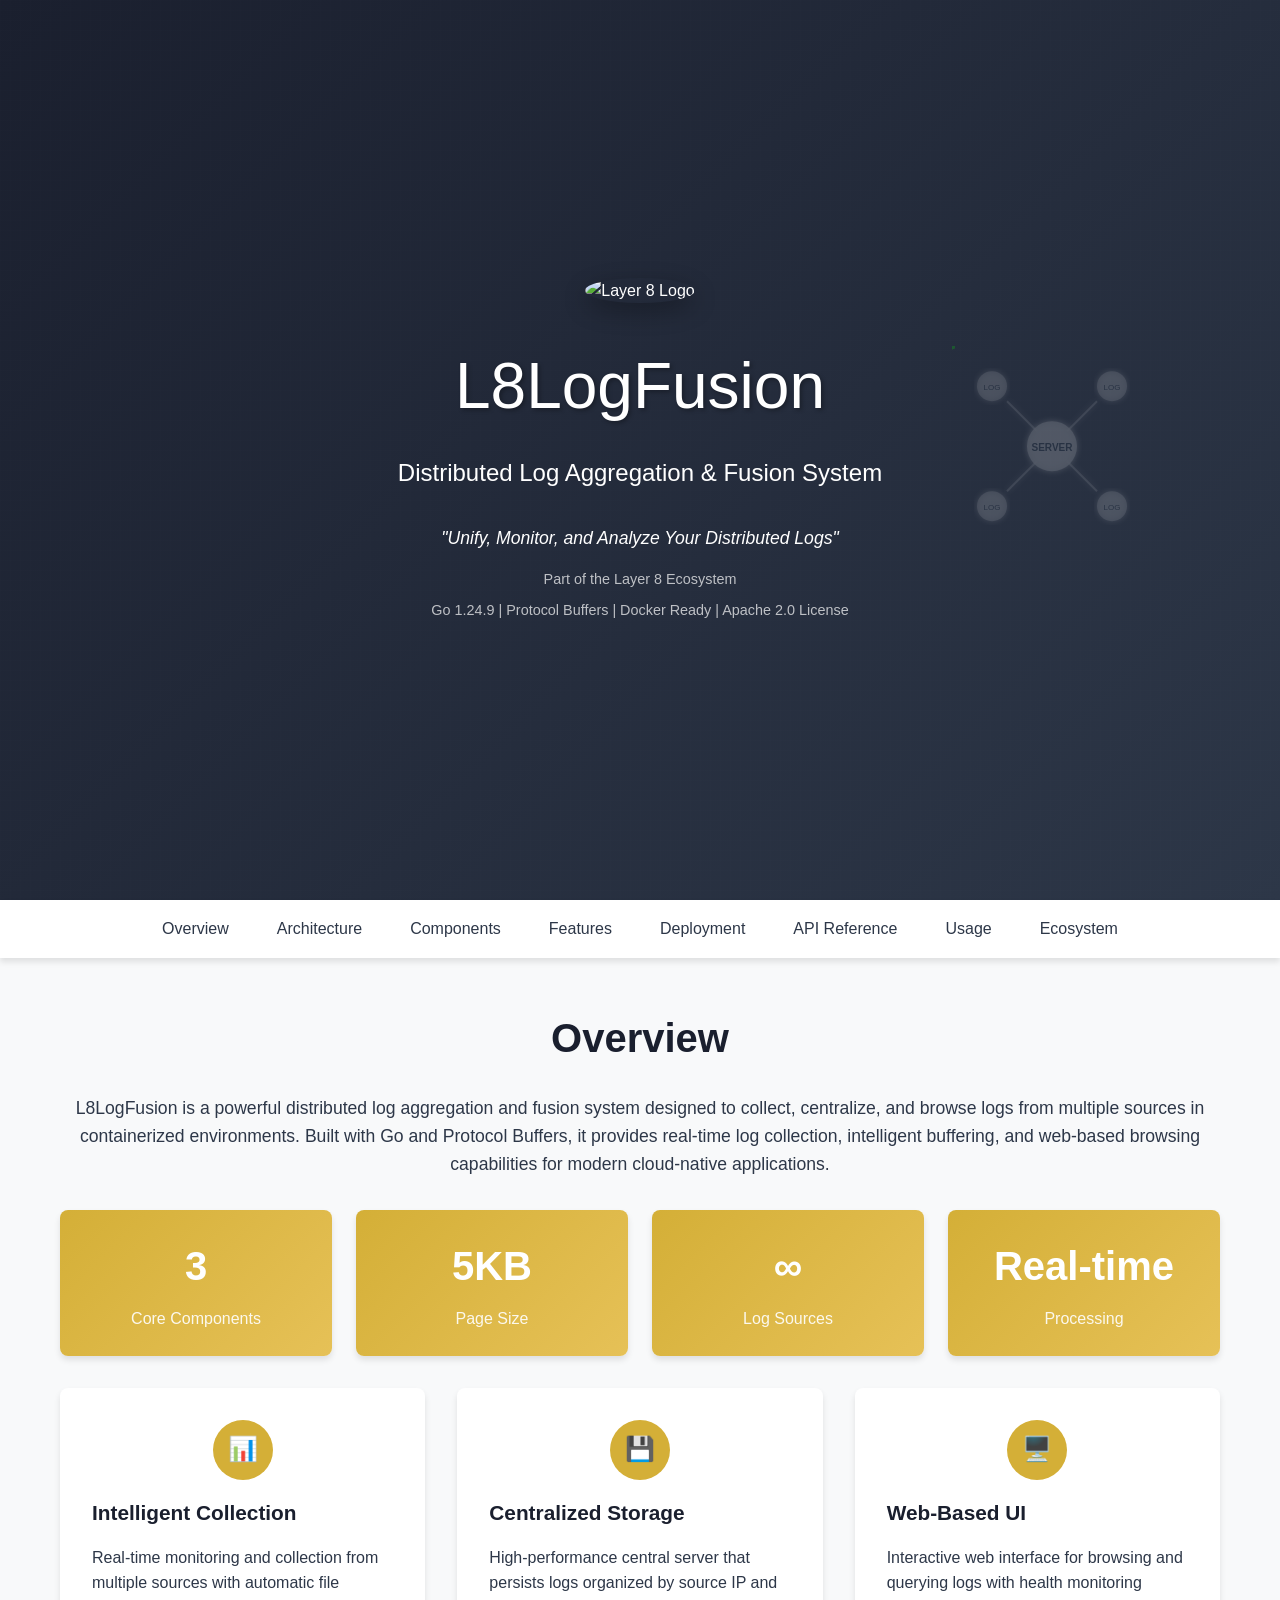
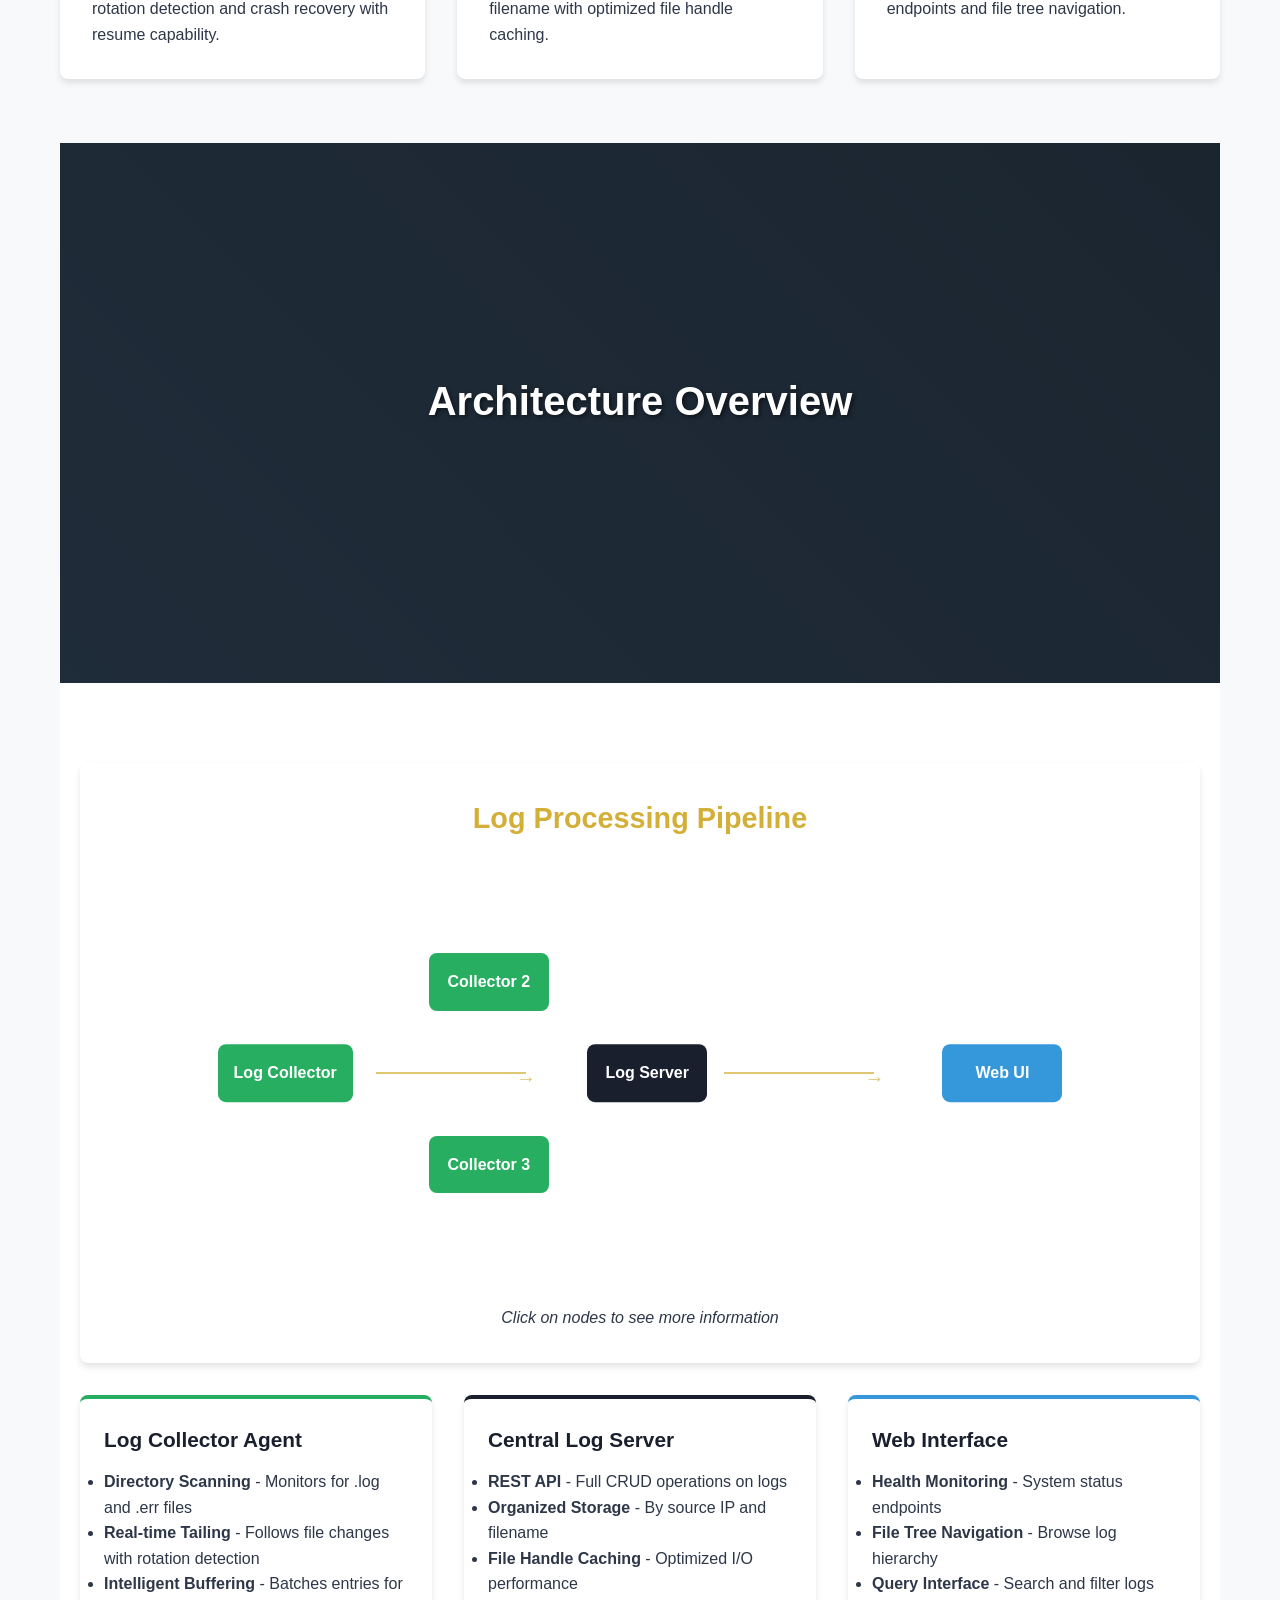
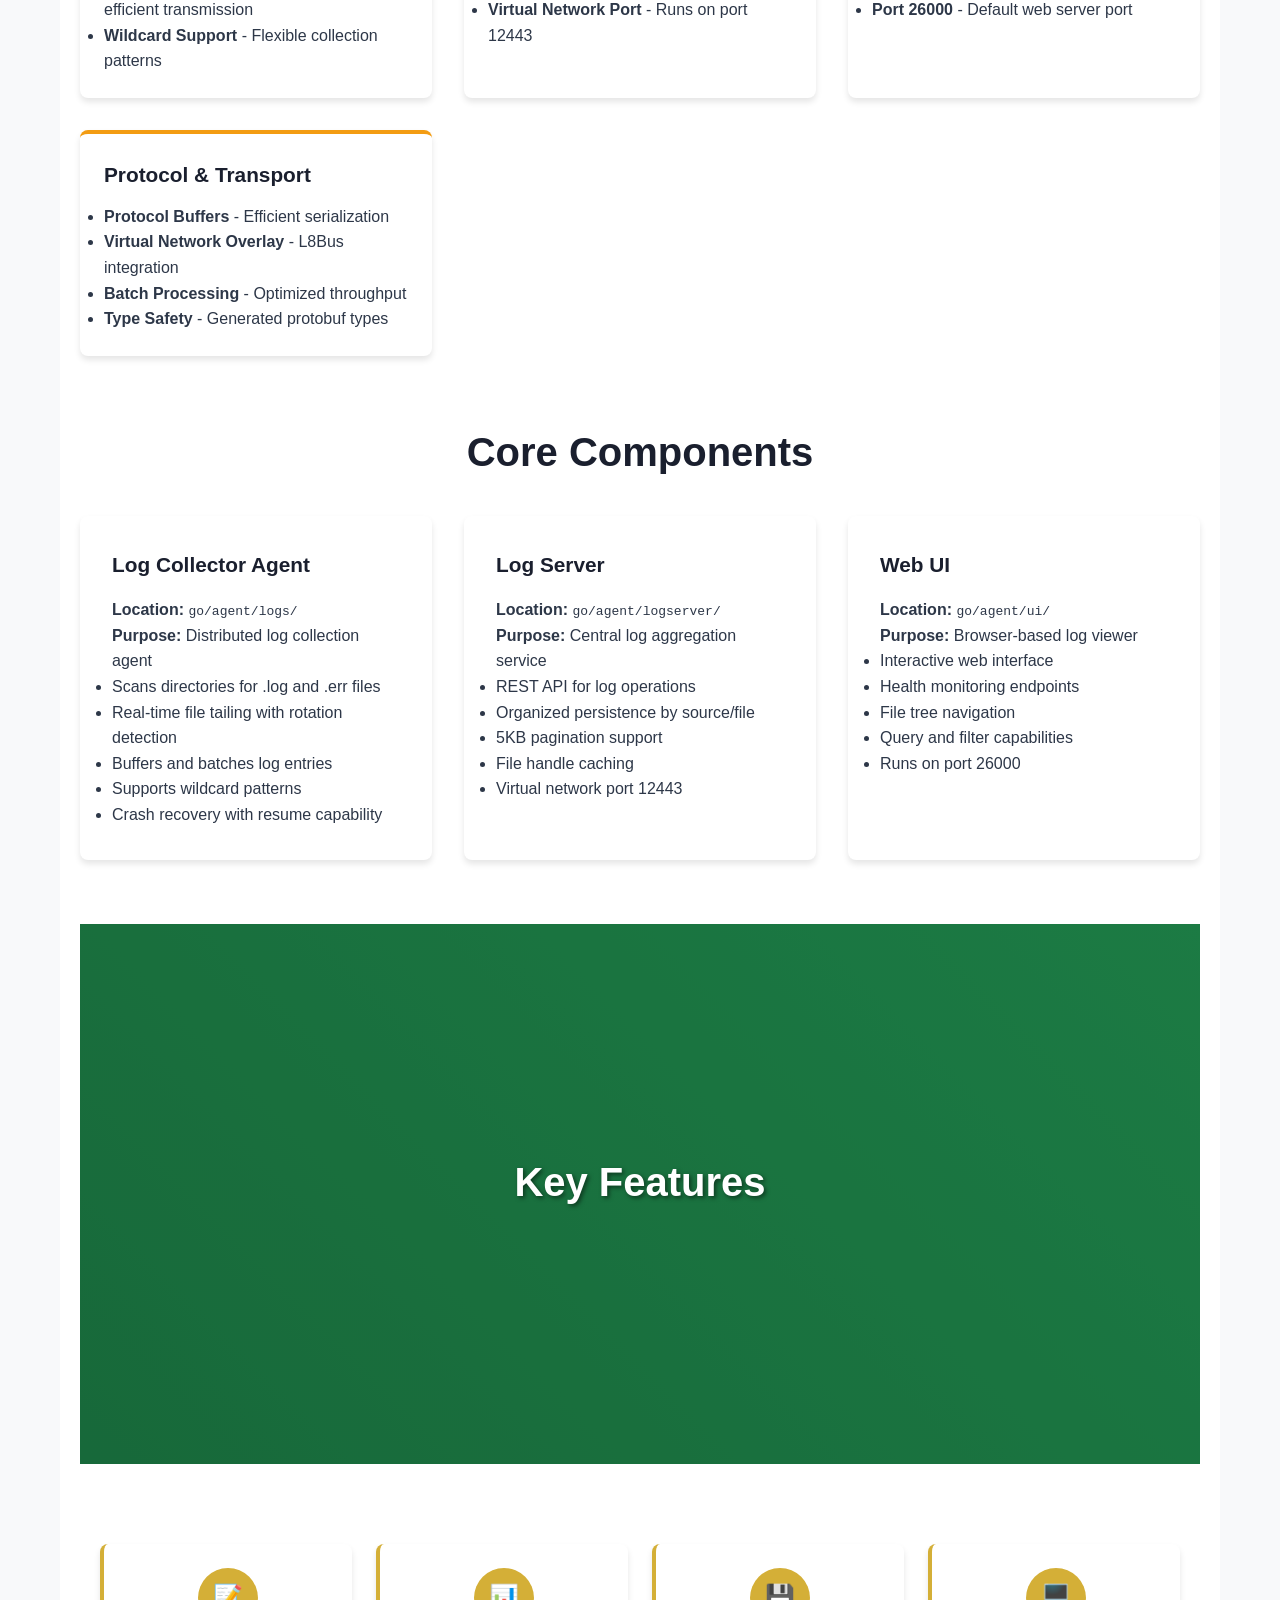
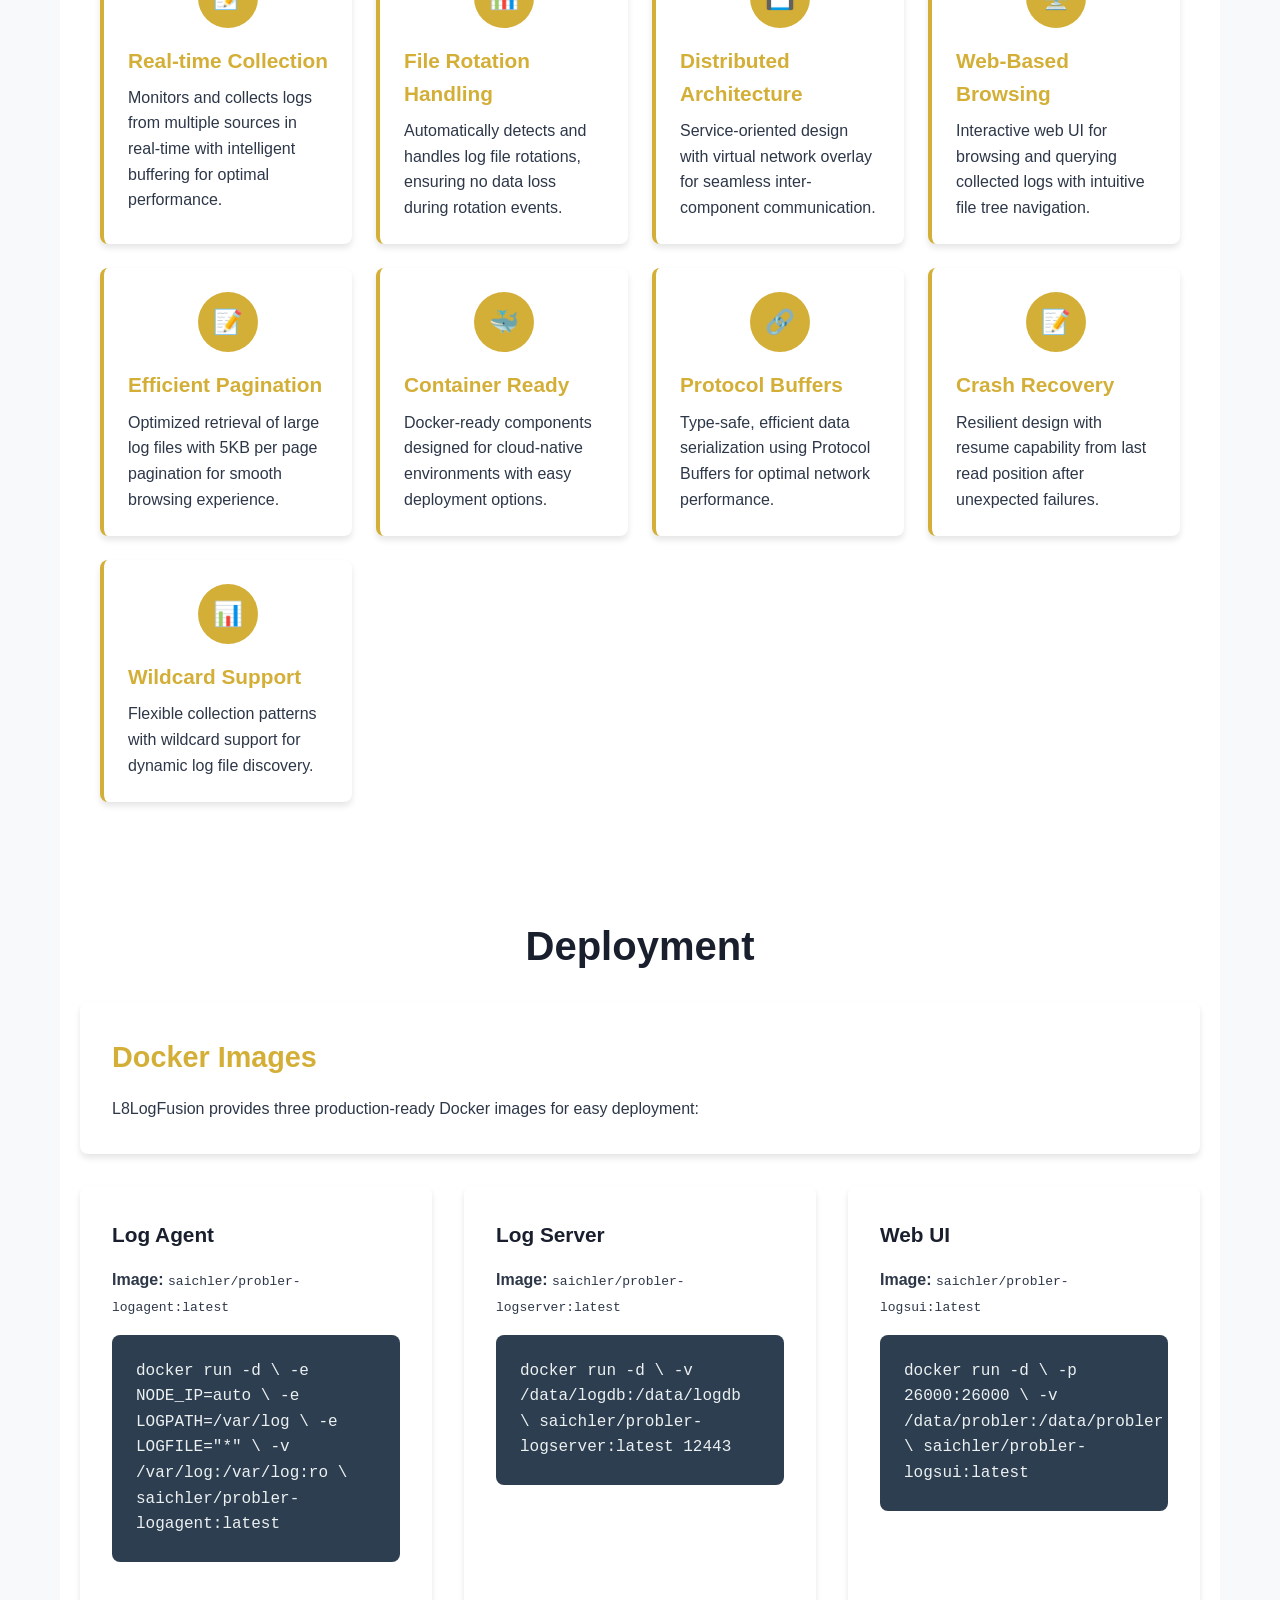
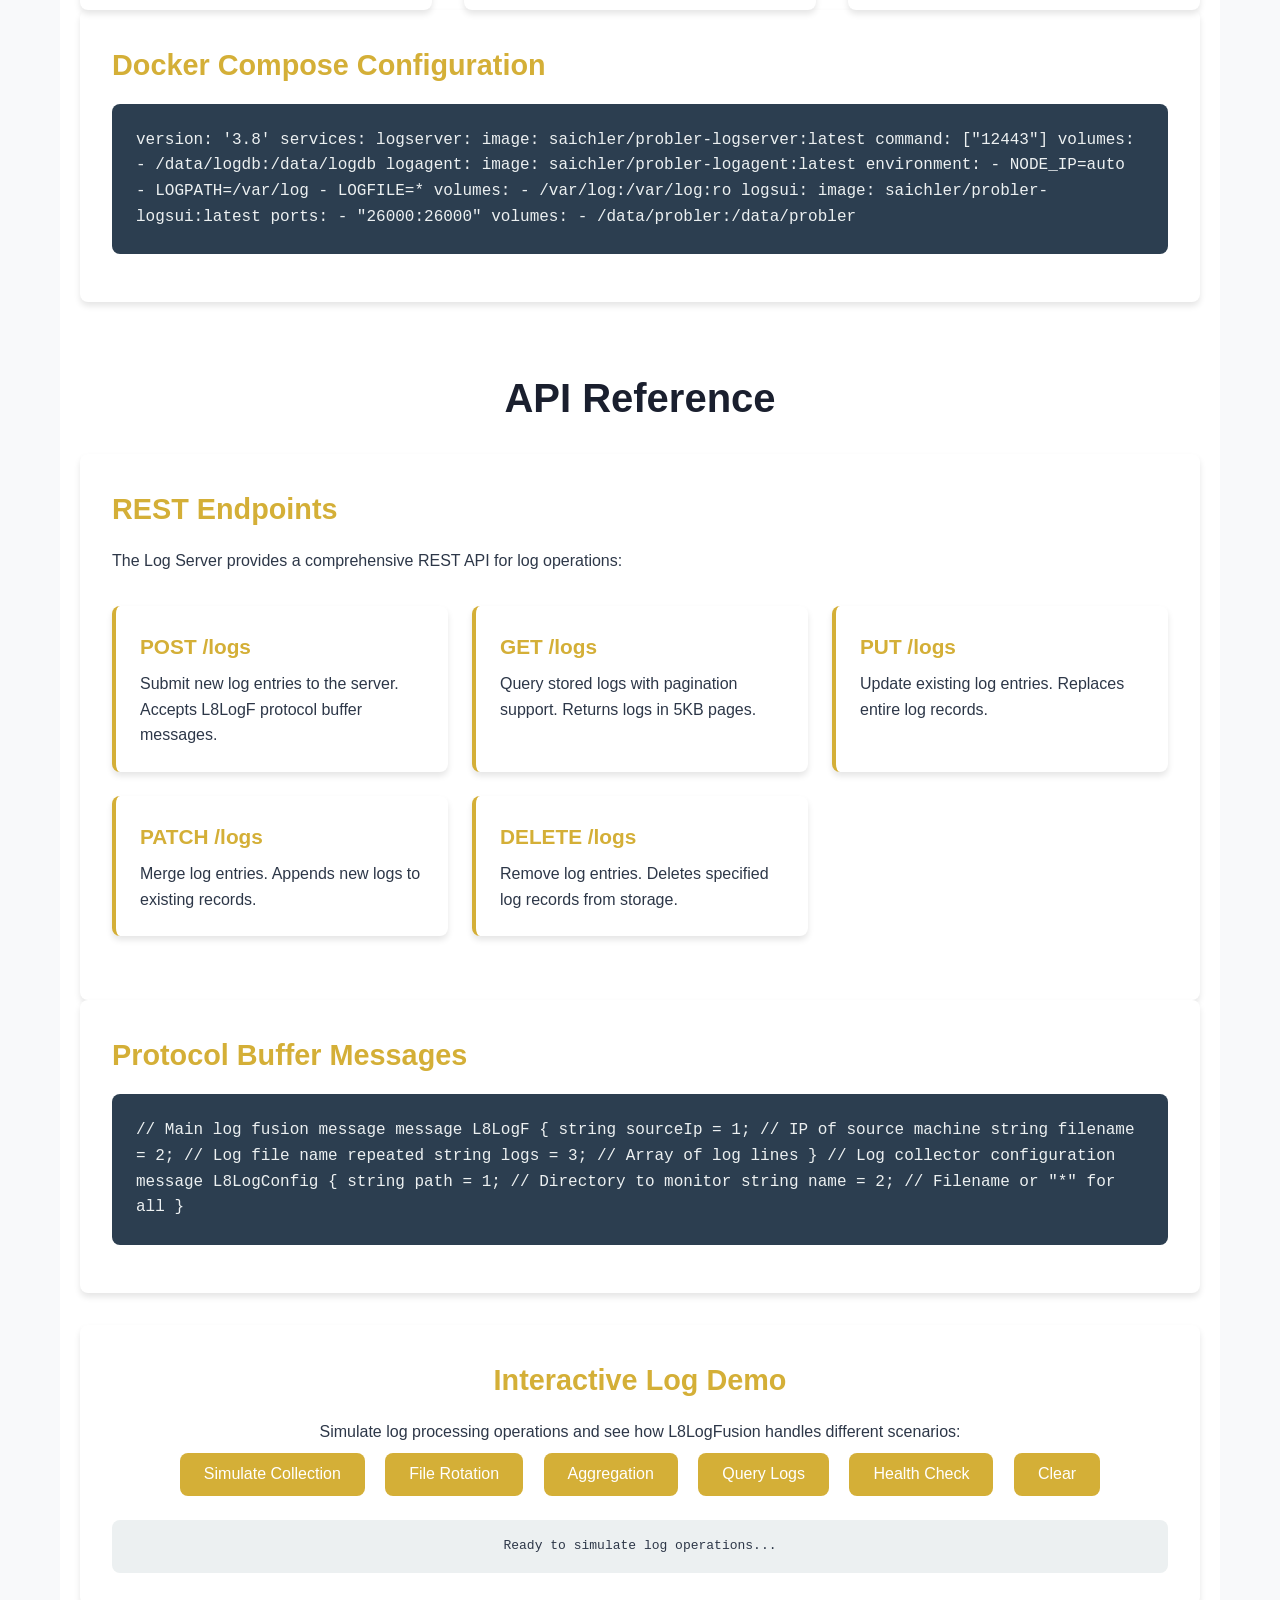
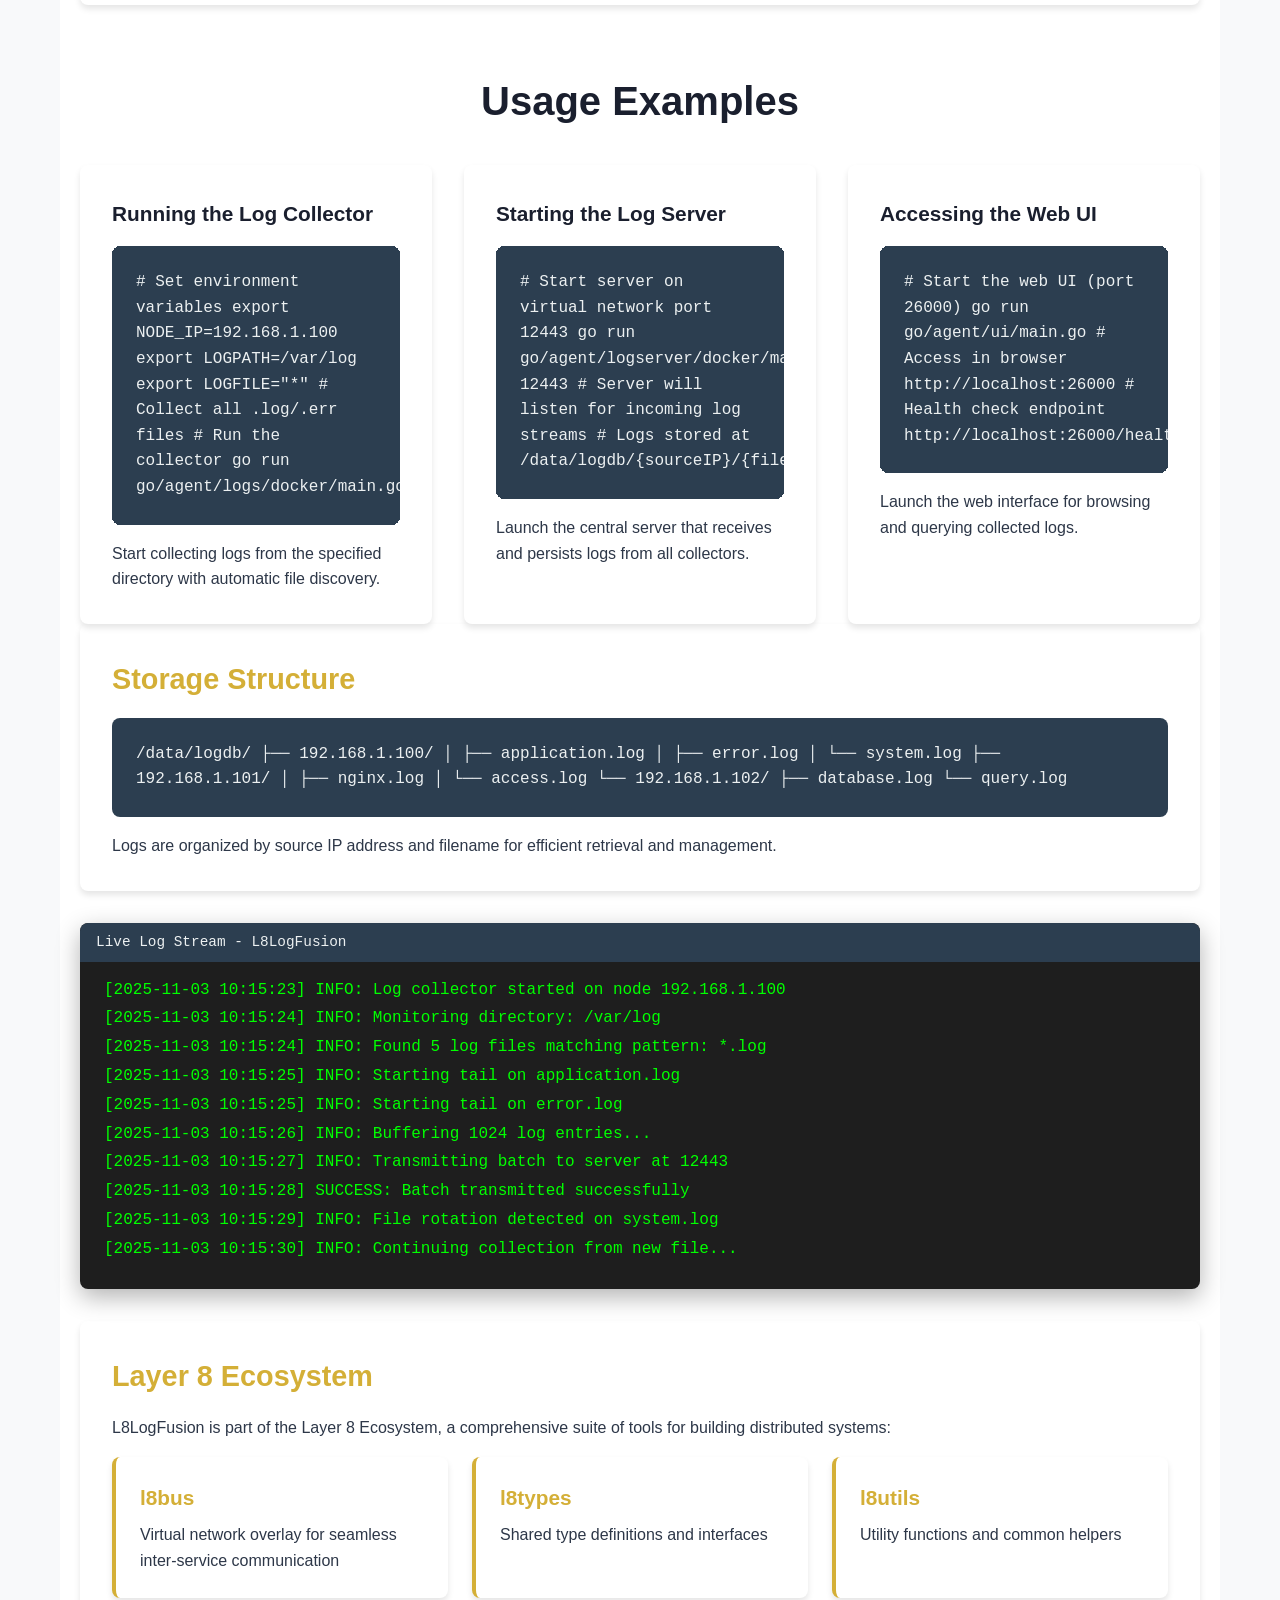
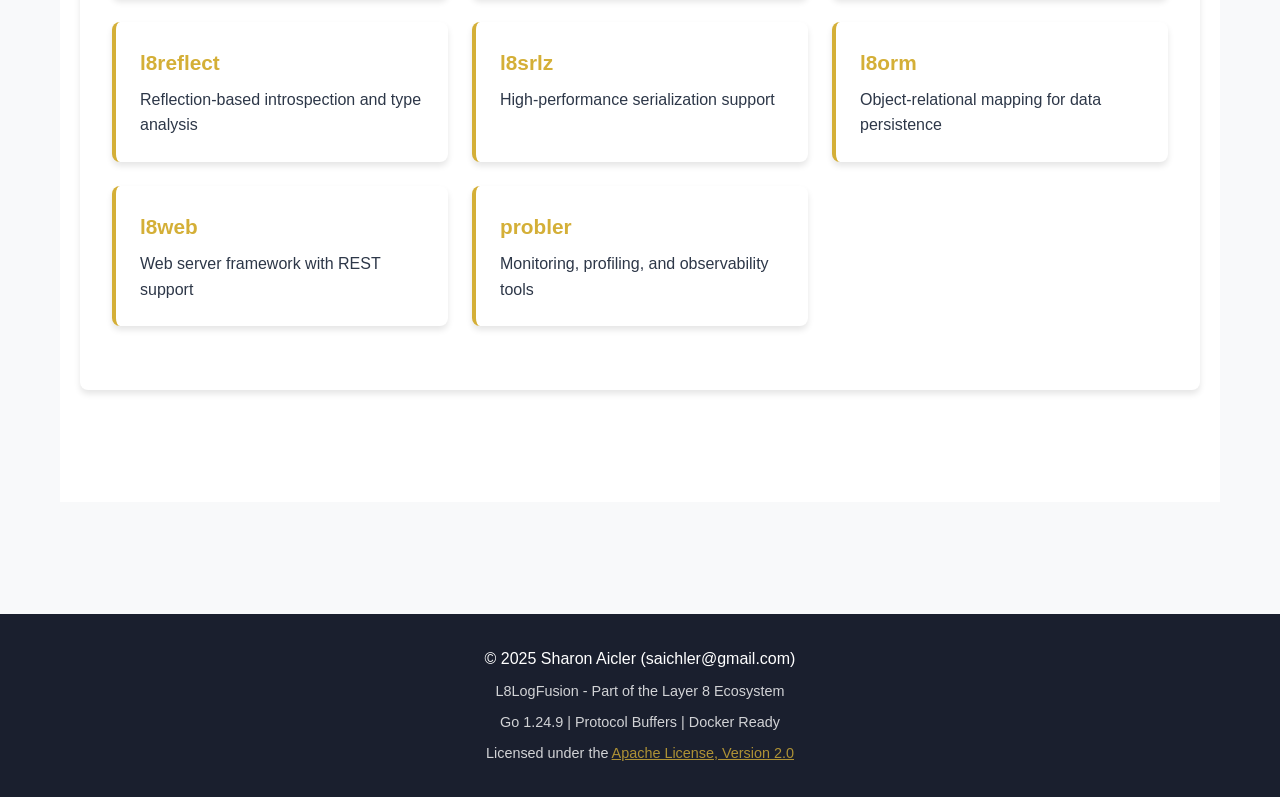
==== commit 85565562: "Add comments" ====
--- a/web.html
+++ b/web.html
@@ -3,7 +3,7 @@
 <head>
     <meta charset="UTF-8">
     <meta name="viewport" content="width=device-width, initial-scale=1.0">
-    <title>L8LogFusion - Distributed Log Aggregation System</title>
+    <title>L8LogFusion - Distributed Log Aggregation System | Layer 8 Ecosystem</title>
     <link rel="icon" type="image/gif" href="Layer8Logo.gif">
     <style>
         :root {
@@ -555,7 +555,8 @@
             <h1>L8LogFusion</h1>
             <div class="subtitle">Distributed Log Aggregation & Fusion System</div>
             <div class="tagline">"Unify, Monitor, and Analyze Your Distributed Logs"</div>
-            <div style="margin-top: 1rem; font-size: 0.9rem; opacity: 0.7;">Go 1.24.9 | Protocol Buffers | Docker Ready</div>
+            <div style="margin-top: 1rem; font-size: 0.9rem; opacity: 0.7;">Part of the Layer 8 Ecosystem</div>
+            <div style="margin-top: 0.5rem; font-size: 0.9rem; opacity: 0.7;">Go 1.24.9 | Protocol Buffers | Docker Ready | Apache 2.0 License</div>
         </div>
 
         <!-- Log Stream Animation -->
@@ -629,6 +630,7 @@
                 <li><a href="#deployment">Deployment</a></li>
                 <li><a href="#api">API Reference</a></li>
                 <li><a href="#usage">Usage</a></li>
+                <li><a href="#ecosystem">Ecosystem</a></li>
             </ul>
         </div>
     </nav>
@@ -1089,19 +1091,43 @@
                     </div>
                 </div>
 
-                <div class="card">
-                    <h3>Dependencies</h3>
-                    <p>L8LogFusion leverages the Layer 8 ecosystem for robust distributed operations:</p>
-                    <ul style="margin: 1rem 0;">
-                        <li><strong>l8bus</strong> - Virtual network overlay for communication</li>
-                        <li><strong>l8types</strong> - Shared type definitions</li>
-                        <li><strong>l8utils</strong> - Utility functions and helpers</li>
-                        <li><strong>l8reflect</strong> - Reflection-based introspection</li>
-                        <li><strong>l8srlz</strong> - Serialization support</li>
-                        <li><strong>l8web</strong> - Web server framework</li>
-                        <li><strong>probler</strong> - Monitoring and profiling</li>
-                        <li><strong>Protocol Buffers</strong> - Efficient data serialization</li>
-                    </ul>
+                <div class="card" id="ecosystem">
+                    <h3>Layer 8 Ecosystem</h3>
+                    <p>L8LogFusion is part of the Layer 8 Ecosystem, a comprehensive suite of tools for building distributed systems:</p>
+                    <div class="features-list" style="margin-top: 1rem;">
+                        <div class="feature-item">
+                            <h4><a href="https://github.com/saichler/l8bus" style="color: var(--secondary-color); text-decoration: none;">l8bus</a></h4>
+                            <p>Virtual network overlay for seamless inter-service communication</p>
+                        </div>
+                        <div class="feature-item">
+                            <h4><a href="https://github.com/saichler/l8types" style="color: var(--secondary-color); text-decoration: none;">l8types</a></h4>
+                            <p>Shared type definitions and interfaces</p>
+                        </div>
+                        <div class="feature-item">
+                            <h4><a href="https://github.com/saichler/l8utils" style="color: var(--secondary-color); text-decoration: none;">l8utils</a></h4>
+                            <p>Utility functions and common helpers</p>
+                        </div>
+                        <div class="feature-item">
+                            <h4><a href="https://github.com/saichler/l8reflect" style="color: var(--secondary-color); text-decoration: none;">l8reflect</a></h4>
+                            <p>Reflection-based introspection and type analysis</p>
+                        </div>
+                        <div class="feature-item">
+                            <h4><a href="https://github.com/saichler/l8srlz" style="color: var(--secondary-color); text-decoration: none;">l8srlz</a></h4>
+                            <p>High-performance serialization support</p>
+                        </div>
+                        <div class="feature-item">
+                            <h4><a href="https://github.com/saichler/l8orm" style="color: var(--secondary-color); text-decoration: none;">l8orm</a></h4>
+                            <p>Object-relational mapping for data persistence</p>
+                        </div>
+                        <div class="feature-item">
+                            <h4><a href="https://github.com/saichler/l8web" style="color: var(--secondary-color); text-decoration: none;">l8web</a></h4>
+                            <p>Web server framework with REST support</p>
+                        </div>
+                        <div class="feature-item">
+                            <h4><a href="https://github.com/saichler/probler" style="color: var(--secondary-color); text-decoration: none;">probler</a></h4>
+                            <p>Monitoring, profiling, and observability tools</p>
+                        </div>
+                    </div>
                 </div>
             </section>
         </div>
@@ -1109,9 +1135,12 @@
 
     <footer>
         <div class="container">
-            <p>&copy; 2025 L8LogFusion. A comprehensive distributed log aggregation solution.</p>
-            <p style="font-size: 0.9rem; opacity: 0.8; margin-top: 0.5rem;">Go 1.24.9 | Protocol Buffers | Docker Ready | Apache 2.0 License</p>
-            <p style="font-size: 0.9rem; opacity: 0.8; margin-top: 0.5rem;">Created by Shai Saichler</p>
+            <p>&copy; 2025 Sharon Aicler (saichler@gmail.com)</p>
+            <p style="font-size: 0.9rem; opacity: 0.8; margin-top: 0.5rem;">L8LogFusion - Part of the Layer 8 Ecosystem</p>
+            <p style="font-size: 0.9rem; opacity: 0.8; margin-top: 0.5rem;">Go 1.24.9 | Protocol Buffers | Docker Ready</p>
+            <p style="font-size: 0.9rem; opacity: 0.8; margin-top: 0.5rem;">
+                Licensed under the <a href="http://www.apache.org/licenses/LICENSE-2.0" style="color: var(--secondary-color);">Apache License, Version 2.0</a>
+            </p>
         </div>
     </footer>
 
